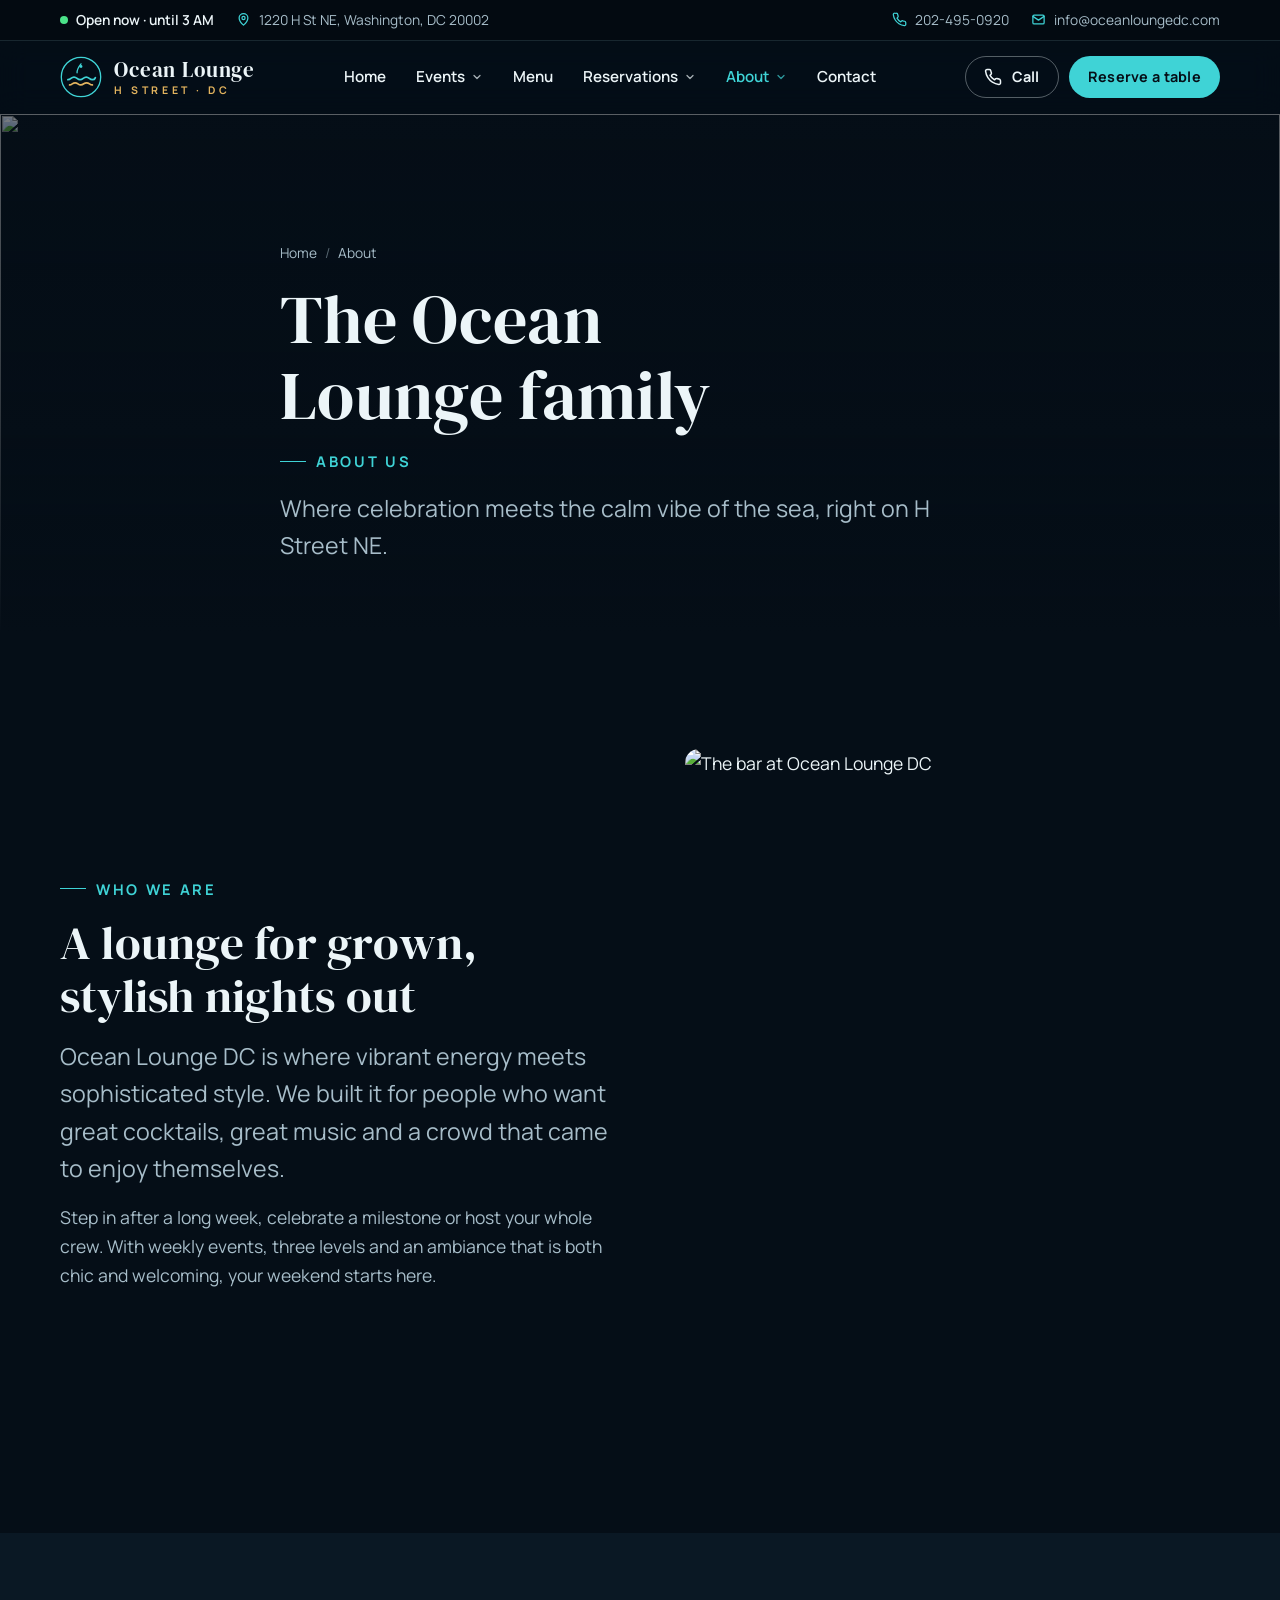
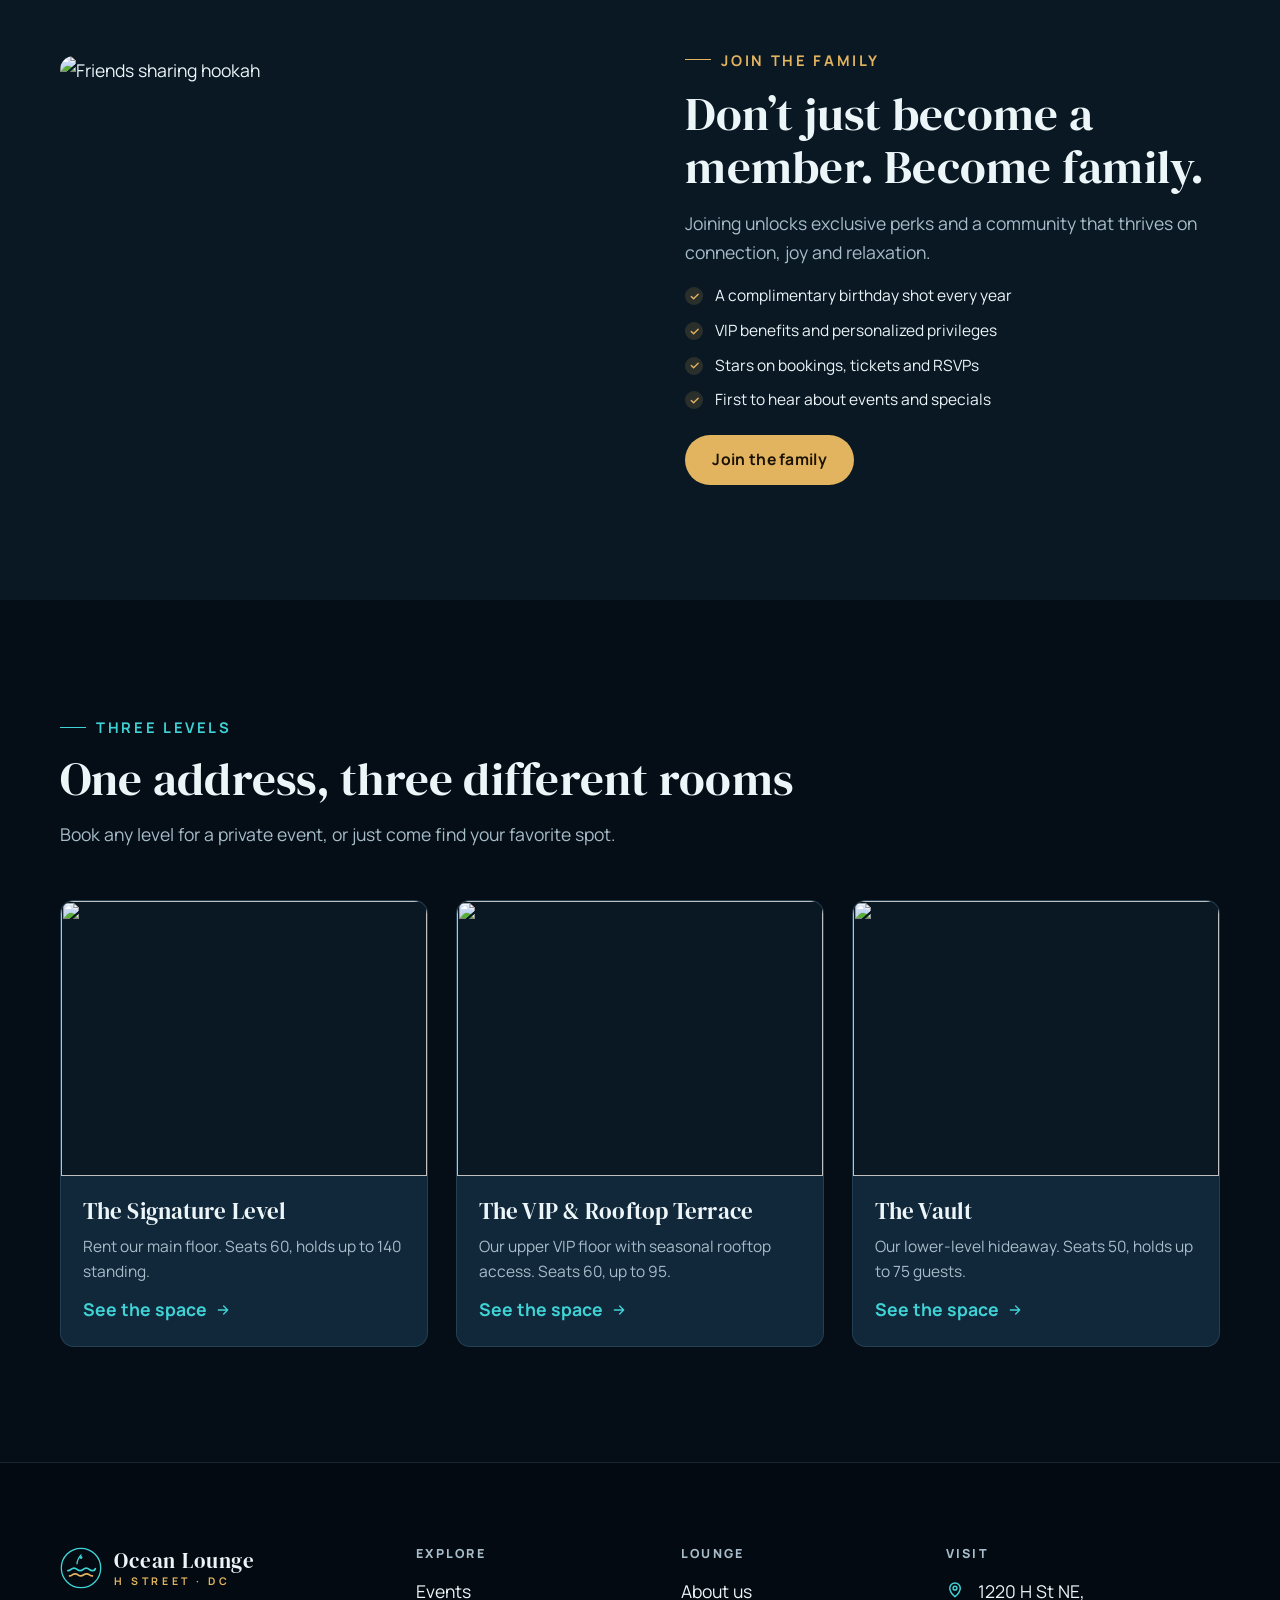
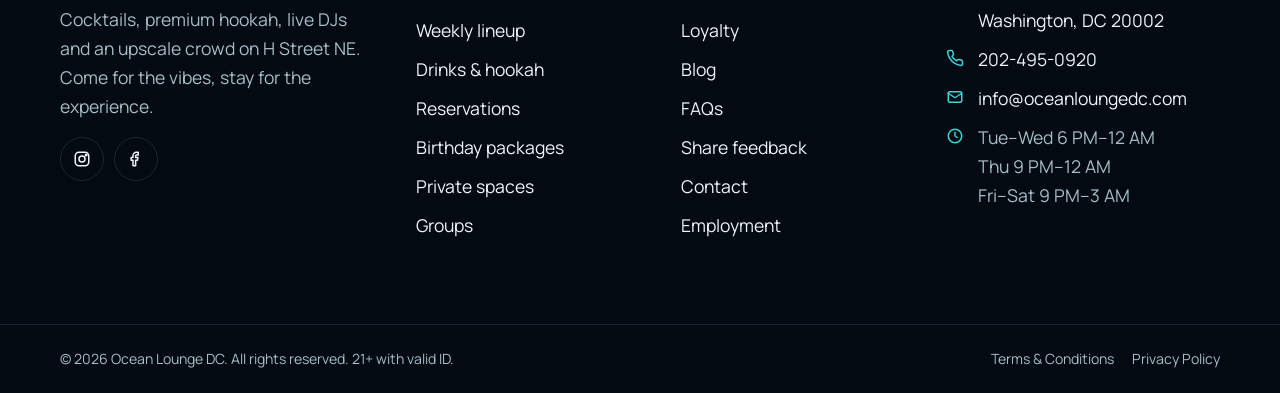
==== about.html @ 3f465f51 "update" ====
<!doctype html>
<html lang="en">
<head>
<meta charset="utf-8">
<meta name="viewport" content="width=device-width, initial-scale=1, viewport-fit=cover">
<title>About | Ocean Lounge DC</title>
<meta name="description" content="Meet Ocean Lounge DC, the H Street NE lounge for cocktails, hookah and music. Join the Ocean Lounge family for perks.">
<meta name="theme-color" content="#050e17">
<meta property="og:title" content="About | Ocean Lounge DC">
<meta property="og:description" content="Meet Ocean Lounge DC, the H Street NE lounge for cocktails, hookah and music. Join the Ocean Lounge family for perks.">
<meta property="og:image" content="https://static.wixstatic.com/media/3ba15e_a25d65e18dae4d52b4c90fc200e24a91~mv2.jpg">
<link rel="preconnect" href="https://fonts.googleapis.com">
<link rel="preconnect" href="https://fonts.gstatic.com" crossorigin>
<link rel="preconnect" href="https://static.wixstatic.com">
<link rel="stylesheet" href="https://fonts.googleapis.com/css2?family=DM+Serif+Display:ital@0;1&family=Manrope:wght@400;500;600;700;800&display=swap">
<link rel="stylesheet" href="assets/css/style.css">
<link rel="icon" href="data:image/svg+xml,%3Csvg xmlns='http://www.w3.org/2000/svg' viewBox='0 0 48 48'%3E%3Ccircle cx='24' cy='24' r='23' fill='%23050e17'/%3E%3Cpath d='M9 27c3.5 0 3.5-3 7-3s3.5 3 7 3 3.5-3 7-3 3.5 3 7 3' stroke='%233fd3d6' stroke-width='3' fill='none' stroke-linecap='round'/%3E%3Cpath d='M11 33c3 0 3-2.4 6.3-2.4s3.2 2.4 6.5 2.4 3.3-2.4 6.6-2.4 3.4 2.4 6.6 2.4' stroke='%23e3b45f' stroke-width='3' fill='none' stroke-linecap='round'/%3E%3C/svg%3E">
<script>document.documentElement.classList.add("js");</script>
</head>
<body>

<a class="skip" href="#main">Skip to content</a>
<div class="topbar">
  <div class="wrap">
    <div class="topbar__info">
      <span class="status" data-status><span class="status__dot"></span><span data-status-text>Open Tuesday to Saturday</span></span>
      <a class="topbar__hide-sm" href="https://www.google.com/maps/search/?api=1&query=Ocean+Lounge+DC+1220+H+St+NE+Washington+DC+20002" target="_blank" rel="noopener"><svg viewBox="0 0 24 24" fill="none" stroke="currentColor" stroke-width="2" stroke-linecap="round" stroke-linejoin="round" aria-hidden="true"><path d="M12 21s-7-6.2-7-11.5A7 7 0 0 1 19 9.5C19 14.8 12 21 12 21z"/><circle cx="12" cy="9.5" r="2.5"/></svg>1220 H St NE, Washington, DC 20002</a>
    </div>
    <div class="topbar__info">
      <a href="tel:+12024950920"><svg viewBox="0 0 24 24" fill="none" stroke="currentColor" stroke-width="2" stroke-linecap="round" stroke-linejoin="round" aria-hidden="true"><path d="M22 16.9v3a2 2 0 0 1-2.2 2 19.8 19.8 0 0 1-8.6-3.1 19.5 19.5 0 0 1-6-6A19.8 19.8 0 0 1 2.1 4.2 2 2 0 0 1 4.1 2h3a2 2 0 0 1 2 1.7c.1.9.4 1.8.7 2.7a2 2 0 0 1-.5 2.1L8 9.8a16 16 0 0 0 6 6l1.3-1.3a2 2 0 0 1 2.1-.4c.9.3 1.8.6 2.7.7a2 2 0 0 1 1.7 2z"/></svg>202-495-0920</a>
      <a class="topbar__hide-sm" href="mailto:info@oceanloungedc.com"><svg viewBox="0 0 24 24" fill="none" stroke="currentColor" stroke-width="2" stroke-linecap="round" stroke-linejoin="round" aria-hidden="true"><rect x="3" y="5" width="18" height="14" rx="2"/><path d="M3 7l9 6 9-6"/></svg>info@oceanloungedc.com</a>
    </div>
  </div>
</div>
<header class="site-header">
  <div class="wrap">
    <a class="brand" href="index.html" aria-label="Ocean Lounge DC home"><svg class="brand__mark" viewBox="0 0 48 48" fill="none" aria-hidden="true"><circle cx="24" cy="24" r="22.5" stroke="currentColor" stroke-width="1.5"/><path d="M9 27c3.5 0 3.5-3 7-3s3.5 3 7 3 3.5-3 7-3 3.5 3 7 3 2.6-1.4 3.4-2.2" stroke="currentColor" stroke-width="2" stroke-linecap="round"/><path d="M11 33c3 0 3-2.4 6.3-2.4s3.2 2.4 6.5 2.4 3.3-2.4 6.6-2.4 3.4 2.4 6.6 2.4" stroke="#e3b45f" stroke-width="2" stroke-linecap="round"/><path d="M24 9c-3 3.6-4.5 7-4.5 10.2" stroke="currentColor" stroke-width="1.5" stroke-linecap="round"/><circle cx="24" cy="12" r="1.6" fill="currentColor"/></svg><span class="brand__text"><span class="brand__name">Ocean Lounge</span><span class="brand__sub">H Street · DC</span></span></a>
    <nav class="nav" aria-label="Main"><ul><li class="nav__item"><a class="nav__link" href="index.html">Home</a></li><li class="nav__item"><button class="nav__link" type="button" aria-haspopup="true">Events<svg viewBox="0 0 24 24" fill="none" stroke="currentColor" stroke-width="2.5" stroke-linecap="round" stroke-linejoin="round" aria-hidden="true"><path d="M6 9l6 6 6-6"/></svg></button><ul class="dropdown"><li><a href="events.html"><strong>Upcoming events</strong><span>Special nights and RSVPs</span></a></li><li><a href="daily-events.html"><strong>Weekly lineup</strong><span>Karaoke, DJs and NFL Sundays</span></a></li></ul></li><li class="nav__item"><a class="nav__link" href="menu.html">Menu</a></li><li class="nav__item"><button class="nav__link" type="button" aria-haspopup="true">Reservations<svg viewBox="0 0 24 24" fill="none" stroke="currentColor" stroke-width="2.5" stroke-linecap="round" stroke-linejoin="round" aria-hidden="true"><path d="M6 9l6 6 6-6"/></svg></button><ul class="dropdown"><li><a href="reservations.html"><strong>All packages</strong><span>Sections, VIP and birthdays</span></a></li><li><a href="birthday-package.html"><strong>Birthday packages</strong><span>Celebrate in style</span></a></li><li><a href="experiences.html"><strong>Private spaces</strong><span>Rent a whole floor</span></a></li><li><a href="groups.html"><strong>Groups</strong><span>Plan a night for your crew</span></a></li></ul></li><li class="nav__item is-active"><button class="nav__link" type="button" aria-haspopup="true">About<svg viewBox="0 0 24 24" fill="none" stroke="currentColor" stroke-width="2.5" stroke-linecap="round" stroke-linejoin="round" aria-hidden="true"><path d="M6 9l6 6 6-6"/></svg></button><ul class="dropdown"><li><a href="about.html" aria-current="page"><strong>About us</strong><span>The Ocean Lounge family</span></a></li><li><a href="loyalty.html"><strong>Loyalty</strong><span>Earn stars, get rewards</span></a></li><li><a href="blog.html"><strong>Blog</strong><span>News and weekend guides</span></a></li><li><a href="faqs.html"><strong>FAQs</strong><span>Hours, dress code, parking</span></a></li><li><a href="survey.html"><strong>Share feedback</strong><span>Tell us how we did</span></a></li></ul></li><li class="nav__item"><a class="nav__link" href="contact.html">Contact</a></li></ul></nav>
    <div class="header-cta">
      <a class="btn btn--ghost btn--sm" href="tel:+12024950920"><svg viewBox="0 0 24 24" fill="none" stroke="currentColor" stroke-width="2" stroke-linecap="round" stroke-linejoin="round" aria-hidden="true"><path d="M22 16.9v3a2 2 0 0 1-2.2 2 19.8 19.8 0 0 1-8.6-3.1 19.5 19.5 0 0 1-6-6A19.8 19.8 0 0 1 2.1 4.2 2 2 0 0 1 4.1 2h3a2 2 0 0 1 2 1.7c.1.9.4 1.8.7 2.7a2 2 0 0 1-.5 2.1L8 9.8a16 16 0 0 0 6 6l1.3-1.3a2 2 0 0 1 2.1-.4c.9.3 1.8.6 2.7.7a2 2 0 0 1 1.7 2z"/></svg>Call</a>
      <a class="btn btn--sm" href="reservations.html">Reserve a table</a>
      <button class="burger" type="button" aria-label="Open menu" aria-expanded="false" aria-controls="drawer"><span></span></button>
    </div>
  </div>
</header>
<div class="drawer" id="drawer" aria-hidden="true">
  <div class="drawer__panel" role="dialog" aria-label="Menu">
    <div class="drawer__top"><a class="brand" href="index.html"><svg class="brand__mark" viewBox="0 0 48 48" fill="none" aria-hidden="true"><circle cx="24" cy="24" r="22.5" stroke="currentColor" stroke-width="1.5"/><path d="M9 27c3.5 0 3.5-3 7-3s3.5 3 7 3 3.5-3 7-3 3.5 3 7 3 2.6-1.4 3.4-2.2" stroke="currentColor" stroke-width="2" stroke-linecap="round"/><path d="M11 33c3 0 3-2.4 6.3-2.4s3.2 2.4 6.5 2.4 3.3-2.4 6.6-2.4 3.4 2.4 6.6 2.4" stroke="#e3b45f" stroke-width="2" stroke-linecap="round"/><path d="M24 9c-3 3.6-4.5 7-4.5 10.2" stroke="currentColor" stroke-width="1.5" stroke-linecap="round"/><circle cx="24" cy="12" r="1.6" fill="currentColor"/></svg><span class="brand__text"><span class="brand__name">Ocean Lounge</span><span class="brand__sub">H Street · DC</span></span></a><button class="drawer__close" type="button" aria-label="Close menu">×</button></div>
    <nav aria-label="Mobile"><ul><li class="drawer__group"><a href="index.html">Home</a></li><li class="drawer__group"><button type="button" aria-expanded="false">Events<svg viewBox="0 0 24 24" fill="none" stroke="currentColor" stroke-width="2.5" stroke-linecap="round" stroke-linejoin="round" aria-hidden="true"><path d="M6 9l6 6 6-6"/></svg></button><div class="drawer__sub"><ul><li><a href="events.html">Upcoming events</a></li><li><a href="daily-events.html">Weekly lineup</a></li></ul></div></li><li class="drawer__group"><a href="menu.html">Menu</a></li><li class="drawer__group"><button type="button" aria-expanded="false">Reservations<svg viewBox="0 0 24 24" fill="none" stroke="currentColor" stroke-width="2.5" stroke-linecap="round" stroke-linejoin="round" aria-hidden="true"><path d="M6 9l6 6 6-6"/></svg></button><div class="drawer__sub"><ul><li><a href="reservations.html">All packages</a></li><li><a href="birthday-package.html">Birthday packages</a></li><li><a href="experiences.html">Private spaces</a></li><li><a href="groups.html">Groups</a></li></ul></div></li><li class="drawer__group is-open"><button type="button" aria-expanded="true">About<svg viewBox="0 0 24 24" fill="none" stroke="currentColor" stroke-width="2.5" stroke-linecap="round" stroke-linejoin="round" aria-hidden="true"><path d="M6 9l6 6 6-6"/></svg></button><div class="drawer__sub"><ul><li><a href="about.html" aria-current="page">About us</a></li><li><a href="loyalty.html">Loyalty</a></li><li><a href="blog.html">Blog</a></li><li><a href="faqs.html">FAQs</a></li><li><a href="survey.html">Share feedback</a></li></ul></div></li><li class="drawer__group"><a href="contact.html">Contact</a></li></ul></nav>
    <div class="drawer__foot">
      <a class="btn btn--block" href="reservations.html">Reserve a table</a>
      <a class="btn btn--ghost btn--block" href="tel:+12024950920"><svg viewBox="0 0 24 24" fill="none" stroke="currentColor" stroke-width="2" stroke-linecap="round" stroke-linejoin="round" aria-hidden="true"><path d="M22 16.9v3a2 2 0 0 1-2.2 2 19.8 19.8 0 0 1-8.6-3.1 19.5 19.5 0 0 1-6-6A19.8 19.8 0 0 1 2.1 4.2 2 2 0 0 1 4.1 2h3a2 2 0 0 1 2 1.7c.1.9.4 1.8.7 2.7a2 2 0 0 1-.5 2.1L8 9.8a16 16 0 0 0 6 6l1.3-1.3a2 2 0 0 1 2.1-.4c.9.3 1.8.6 2.7.7a2 2 0 0 1 1.7 2z"/></svg>Call 202-495-0920</a>
    </div>
  </div>
</div>
<main id="main">

<section class="page-hero">
  <div class="page-hero__bg"><img src="https://static.wixstatic.com/media/df3e20_0bf2da9c61854340926019679779ebb0~mv2.jpg/v1/fill/w_1920,h_900,al_c,q_85,enc_auto/df3e20_0bf2da9c61854340926019679779ebb0~mv2.jpg" alt="" fetchpriority="high"></div>
  <div class="wrap page-hero__inner">
    <nav class="crumbs" aria-label="Breadcrumb"><a href="index.html">Home</a><span aria-hidden="true">/</span><span>About</span></nav>
    <h1>The Ocean Lounge family</h1>
    <span class="eyebrow">About us</span>
    <p class="lead">Where celebration meets the calm vibe of the sea, right on H Street NE.</p>
    
  </div>
</section>
<section class="section">
  <div class="wrap split">
    <div class="stack reveal">
      <span class="eyebrow">Who we are</span>
      <h2 style="font-size:var(--step-3)">A lounge for grown, stylish nights out</h2>
      <p class="lead">Ocean Lounge DC is where vibrant energy meets sophisticated style. We built it for people who want great cocktails, great music and a crowd that came to enjoy themselves.</p>
      <p class="muted">Step in after a long week, celebrate a milestone or host your whole crew. With weekly events, three levels and an ambiance that is both chic and welcoming, your weekend starts here.</p>
    </div>
    <div class="media-frame reveal" data-delay="1" style="aspect-ratio:4/5"><img src="https://static.wixstatic.com/media/39d685_64a094227bd1431681f2fc06c11c589e~mv2.jpg/v1/fill/w_900,h_1125,al_c,q_85,enc_auto/39d685_64a094227bd1431681f2fc06c11c589e~mv2.jpg" alt="The bar at Ocean Lounge DC" loading="lazy"></div>
  </div>
</section>
<section class="section section--deep">
  <div class="wrap split">
    <div class="media-frame reveal" style="aspect-ratio:4/3"><img src="https://static.wixstatic.com/media/df3e20_84305c01b1d74cbc8899d1029b701632~mv2.jpg/v1/fill/w_1000,h_750,al_c,q_85,enc_auto/df3e20_84305c01b1d74cbc8899d1029b701632~mv2.jpg" alt="Friends sharing hookah" loading="lazy"></div>
    <div class="stack reveal" data-delay="1">
      <span class="eyebrow eyebrow--gold">Join the family</span>
      <h2 style="font-size:var(--step-3)">Don’t just become a member. Become family.</h2>
      <p class="muted">Joining unlocks exclusive perks and a community that thrives on connection, joy and relaxation.</p>
      <ul class="ticks ticks--gold"><li>A complimentary birthday shot every year</li><li>VIP benefits and personalized privileges</li><li>Stars on bookings, tickets and RSVPs</li><li>First to hear about events and specials</li></ul>
      <div class="row" style="margin-top:6px"><a class="btn btn--gold" href="loyalty.html">Join the family</a></div>
    </div>
  </div>
</section>
<section class="section">
  <div class="wrap">
    <div class="head reveal"><span class="eyebrow">Three levels</span><h2>One address, three different rooms</h2><p>Book any level for a private event, or just come find your favorite spot.</p></div>
    <div class="grid g3"><a class="card reveal" data-delay="0" href="booking.html?pkg=signature-level"><div class="card__media"><img src="https://static.wixstatic.com/media/ceb670_be219ae3113c4acbaa9097d8cb4455b6~mv2.jpg/v1/fill/w_720,h_540,al_c,q_85,enc_auto/ceb670_be219ae3113c4acbaa9097d8cb4455b6~mv2.jpg" alt="" loading="lazy"></div><div class="card__body"><h3>The Signature Level</h3><p>Rent our main floor. Seats 60, holds up to 140 standing.</p><span class="link" style="margin-top:auto">See the space <svg viewBox="0 0 24 24" fill="none" stroke="currentColor" stroke-width="2" stroke-linecap="round" stroke-linejoin="round" aria-hidden="true"><path d="M5 12h14M13 6l6 6-6 6"/></svg></span></div></a><a class="card reveal" data-delay="1" href="booking.html?pkg=vip-rooftop"><div class="card__media"><img src="https://static.wixstatic.com/media/ceb670_a69c6dff0fe642128917e6f834571f86~mv2.jpg/v1/fill/w_720,h_540,al_c,q_85,enc_auto/ceb670_a69c6dff0fe642128917e6f834571f86~mv2.jpg" alt="" loading="lazy"></div><div class="card__body"><h3>The VIP & Rooftop Terrace</h3><p>Our upper VIP floor with seasonal rooftop access. Seats 60, up to 95.</p><span class="link" style="margin-top:auto">See the space <svg viewBox="0 0 24 24" fill="none" stroke="currentColor" stroke-width="2" stroke-linecap="round" stroke-linejoin="round" aria-hidden="true"><path d="M5 12h14M13 6l6 6-6 6"/></svg></span></div></a><a class="card reveal" data-delay="2" href="booking.html?pkg=the-vault"><div class="card__media"><img src="https://static.wixstatic.com/media/39d685_25c121f1a7b44f4d86c0661c7155efee~mv2.jpg/v1/fill/w_720,h_540,al_c,q_85,enc_auto/39d685_25c121f1a7b44f4d86c0661c7155efee~mv2.jpg" alt="" loading="lazy"></div><div class="card__body"><h3>The Vault</h3><p>Our lower-level hideaway. Seats 50, holds up to 75 guests.</p><span class="link" style="margin-top:auto">See the space <svg viewBox="0 0 24 24" fill="none" stroke="currentColor" stroke-width="2" stroke-linecap="round" stroke-linejoin="round" aria-hidden="true"><path d="M5 12h14M13 6l6 6-6 6"/></svg></span></div></a></div>
  </div>
</section>
</main>

<footer class="site-footer">
  <div class="wrap footer-grid">
    <div class="footer-about">
      <a class="brand" href="index.html"><svg class="brand__mark" viewBox="0 0 48 48" fill="none" aria-hidden="true"><circle cx="24" cy="24" r="22.5" stroke="currentColor" stroke-width="1.5"/><path d="M9 27c3.5 0 3.5-3 7-3s3.5 3 7 3 3.5-3 7-3 3.5 3 7 3 2.6-1.4 3.4-2.2" stroke="currentColor" stroke-width="2" stroke-linecap="round"/><path d="M11 33c3 0 3-2.4 6.3-2.4s3.2 2.4 6.5 2.4 3.3-2.4 6.6-2.4 3.4 2.4 6.6 2.4" stroke="#e3b45f" stroke-width="2" stroke-linecap="round"/><path d="M24 9c-3 3.6-4.5 7-4.5 10.2" stroke="currentColor" stroke-width="1.5" stroke-linecap="round"/><circle cx="24" cy="12" r="1.6" fill="currentColor"/></svg><span class="brand__text"><span class="brand__name">Ocean Lounge</span><span class="brand__sub">H Street · DC</span></span></a>
      <p>Cocktails, premium hookah, live DJs and an upscale crowd on H Street NE. Come for the vibes, stay for the experience.</p>
      <div class="socials"><a href="https://www.instagram.com/theoceanloungedc/" target="_blank" rel="noopener" aria-label="Instagram"><svg viewBox="0 0 24 24" fill="none" stroke="currentColor" stroke-width="2" stroke-linecap="round" stroke-linejoin="round" aria-hidden="true"><rect x="3" y="3" width="18" height="18" rx="5"/><circle cx="12" cy="12" r="4"/><circle cx="17.5" cy="6.5" r="1" fill="currentColor"/></svg></a><a href="https://www.facebook.com/OceanLoungDC" target="_blank" rel="noopener" aria-label="Facebook"><svg viewBox="0 0 24 24" fill="none" stroke="currentColor" stroke-width="2" stroke-linecap="round" stroke-linejoin="round" aria-hidden="true"><path d="M15 3h-2.5A4.5 4.5 0 0 0 8 7.5V10H5.5v3.5H8V21h3.5v-7.5H14l.5-3.5h-3V7.8c0-.8.5-1.3 1.3-1.3H15z"/></svg></a></div>
    </div>
    <div>
      <h4>Explore</h4>
      <ul>
        <li><a href="events.html">Events</a></li>
        <li><a href="daily-events.html">Weekly lineup</a></li>
        <li><a href="menu.html">Drinks &amp; hookah</a></li>
        <li><a href="reservations.html">Reservations</a></li>
        <li><a href="birthday-package.html">Birthday packages</a></li>
        <li><a href="experiences.html">Private spaces</a></li>
        <li><a href="groups.html">Groups</a></li>
      </ul>
    </div>
    <div>
      <h4>Lounge</h4>
      <ul>
        <li><a href="about.html">About us</a></li>
        <li><a href="loyalty.html">Loyalty</a></li>
        <li><a href="blog.html">Blog</a></li>
        <li><a href="faqs.html">FAQs</a></li>
        <li><a href="survey.html">Share feedback</a></li>
        <li><a href="contact.html">Contact</a></li>
        <li><a href="https://docs.google.com/forms/d/e/1FAIpQLSdxScDCufnzxmQthy_kLp_qPmmqNNQh9V0t3OaL_MTFOt_p4A/viewform" target="_blank" rel="noopener">Employment</a></li>
      </ul>
    </div>
    <div>
      <h4>Visit</h4>
      <ul class="contact-list">
        <li><svg viewBox="0 0 24 24" fill="none" stroke="currentColor" stroke-width="2" stroke-linecap="round" stroke-linejoin="round" aria-hidden="true"><path d="M12 21s-7-6.2-7-11.5A7 7 0 0 1 19 9.5C19 14.8 12 21 12 21z"/><circle cx="12" cy="9.5" r="2.5"/></svg><a href="https://www.google.com/maps/search/?api=1&query=Ocean+Lounge+DC+1220+H+St+NE+Washington+DC+20002" target="_blank" rel="noopener">1220 H St NE,<br>Washington, DC 20002</a></li>
        <li><svg viewBox="0 0 24 24" fill="none" stroke="currentColor" stroke-width="2" stroke-linecap="round" stroke-linejoin="round" aria-hidden="true"><path d="M22 16.9v3a2 2 0 0 1-2.2 2 19.8 19.8 0 0 1-8.6-3.1 19.5 19.5 0 0 1-6-6A19.8 19.8 0 0 1 2.1 4.2 2 2 0 0 1 4.1 2h3a2 2 0 0 1 2 1.7c.1.9.4 1.8.7 2.7a2 2 0 0 1-.5 2.1L8 9.8a16 16 0 0 0 6 6l1.3-1.3a2 2 0 0 1 2.1-.4c.9.3 1.8.6 2.7.7a2 2 0 0 1 1.7 2z"/></svg><a href="tel:+12024950920">202-495-0920</a></li>
        <li><svg viewBox="0 0 24 24" fill="none" stroke="currentColor" stroke-width="2" stroke-linecap="round" stroke-linejoin="round" aria-hidden="true"><rect x="3" y="5" width="18" height="14" rx="2"/><path d="M3 7l9 6 9-6"/></svg><a href="mailto:info@oceanloungedc.com">info@oceanloungedc.com</a></li>
        <li><svg viewBox="0 0 24 24" fill="none" stroke="currentColor" stroke-width="2" stroke-linecap="round" stroke-linejoin="round" aria-hidden="true"><circle cx="12" cy="12" r="9"/><path d="M12 7v5l3 2"/></svg><span>Tue–Wed 6 PM–12 AM<br>Thu 9 PM–12 AM<br>Fri–Sat 9 PM–3 AM</span></li>
      </ul>
    </div>
  </div>
  <div class="footer-bottom">
    <div class="wrap">
      <span>© <span data-year>2026</span> Ocean Lounge DC. All rights reserved. 21+ with valid ID.</span>
      <nav aria-label="Legal"><a href="https://www.oceanloungedc.com/website-terms-conditions" target="_blank" rel="noopener">Terms &amp; Conditions</a><a href="https://www.oceanloungedc.com/privacy-policy" target="_blank" rel="noopener">Privacy Policy</a></nav>
    </div>
  </div>
</footer>
<button class="icon-btn to-top" type="button" aria-label="Back to top"><svg viewBox="0 0 24 24" fill="none" stroke="currentColor" stroke-width="2" stroke-linecap="round" stroke-linejoin="round" aria-hidden="true"><path d="M18 15l-6-6-6 6"/></svg></button>
<div class="actionbar"><a class="btn btn--ghost" href="tel:+12024950920"><svg viewBox="0 0 24 24" fill="none" stroke="currentColor" stroke-width="2" stroke-linecap="round" stroke-linejoin="round" aria-hidden="true"><path d="M22 16.9v3a2 2 0 0 1-2.2 2 19.8 19.8 0 0 1-8.6-3.1 19.5 19.5 0 0 1-6-6A19.8 19.8 0 0 1 2.1 4.2 2 2 0 0 1 4.1 2h3a2 2 0 0 1 2 1.7c.1.9.4 1.8.7 2.7a2 2 0 0 1-.5 2.1L8 9.8a16 16 0 0 0 6 6l1.3-1.3a2 2 0 0 1 2.1-.4c.9.3 1.8.6 2.7.7a2 2 0 0 1 1.7 2z"/></svg>Call</a><a class="btn" href="reservations.html">Reserve</a></div>
<div class="page-fade" aria-hidden="true"></div>
<script src="assets/js/main.js"></script>
</body>
</html>
---- assets/css/style.css ----
/* Ocean Lounge DC — shared styles
   Layout concept: deep-ocean night lounge. Dark water surfaces, aqua light, gold for VIP and prices.
*/
:root {
  --ink: #050e17;        /* page background, night water */
  --deep: #0a1824;       /* section surface */
  --tide: #11273a;       /* raised surface / cards */
  --line: rgba(150, 210, 225, 0.14);
  --foam: #ecf5f8;       /* main text */
  --mist: #a7bdc9;       /* secondary text */
  --aqua: #3fd3d6;       /* ocean light accent */
  --aqua-deep: #149aa3;
  --gold: #e3b45f;       /* VIP, birthday, prices */
  --danger: #ff8a7a;

  --f-display: "DM Serif Display", Georgia, "Times New Roman", serif;
  --f-body: "Manrope", "Segoe UI", Roboto, Helvetica, Arial, sans-serif;

  --step--1: clamp(0.84rem, 0.8rem + 0.15vw, 0.92rem);
  --step-0: clamp(1rem, 0.96rem + 0.2vw, 1.1rem);
  --step-1: clamp(1.2rem, 1.1rem + 0.45vw, 1.45rem);
  --step-2: clamp(1.5rem, 1.3rem + 0.9vw, 2.1rem);
  --step-3: clamp(1.9rem, 1.5rem + 1.8vw, 3rem);
  --step-4: clamp(2.4rem, 1.7rem + 3.2vw, 4.4rem);

  --radius: 14px;
  --radius-sm: 8px;
  --wrap: 1200px;
  --ease: cubic-bezier(.22, .8, .25, 1);
  --header-h: 72px;
  color-scheme: dark;
}

*, *::before, *::after { box-sizing: border-box; }
html { scroll-behavior: smooth; -webkit-text-size-adjust: 100%; }
body {
  margin: 0;
  background: var(--ink);
  color: var(--foam);
  font-family: var(--f-body);
  font-size: var(--step-0);
  line-height: 1.65;
  overflow-x: hidden;
  -webkit-font-smoothing: antialiased;
}
img { max-width: 100%; display: block; }
a { color: inherit; }
button, input, select, textarea { font: inherit; color: inherit; }
h1, h2, h3, h4 {
  font-family: var(--f-display);
  font-weight: 400;
  line-height: 1.12;
  margin: 0;
  text-wrap: balance;
  letter-spacing: 0.005em;
}
p { margin: 0; }
:focus-visible { outline: 2px solid var(--aqua); outline-offset: 3px; border-radius: 4px; }
::selection { background: var(--aqua); color: var(--ink); }

.skip { position: absolute; left: -999px; top: 8px; background: var(--aqua); color: var(--ink); padding: 8px 14px; border-radius: 6px; z-index: 200; font-weight: 700; }
.skip:focus { left: 12px; }
.sr-only { position: absolute; width: 1px; height: 1px; padding: 0; margin: -1px; overflow: hidden; clip: rect(0 0 0 0); white-space: nowrap; border: 0; }

/* ---------- Layout helpers ---------- */
.wrap {
  width: 100%;
  max-width: var(--wrap);
  margin-inline: auto;
  padding-left: max(20px, env(safe-area-inset-left, 0px));
  padding-right: max(20px, env(safe-area-inset-right, 0px));
}
.section { padding-block: clamp(64px, 9vw, 120px); }
.section--tight { padding-block: clamp(48px, 6vw, 80px); }
.section--deep { background: var(--deep); }
.eyebrow {
  display: inline-flex; align-items: center; gap: 10px;
  font-size: var(--step--1); font-weight: 700; letter-spacing: 0.18em; text-transform: uppercase;
  color: var(--aqua);
}
.eyebrow::before { content: ""; width: 26px; height: 1px; background: currentColor; }
.eyebrow--gold { color: var(--gold); }
.head { display: grid; gap: 14px; max-width: 760px; margin-bottom: clamp(32px, 4vw, 52px); }
.head--center { margin-inline: auto; text-align: center; justify-items: center; }
.head h2 { font-size: var(--step-3); }
.head p { color: var(--mist); max-width: 62ch; }
.lead { font-size: var(--step-1); color: var(--mist); line-height: 1.6; }
.muted { color: var(--mist); }
.gold { color: var(--gold); }
.grid { display: grid; gap: clamp(16px, 2.2vw, 28px); }
.g2 { grid-template-columns: repeat(auto-fit, minmax(min(100%, 420px), 1fr)); }
.g3 { grid-template-columns: repeat(auto-fit, minmax(min(100%, 300px), 1fr)); }
.g4 { grid-template-columns: repeat(auto-fit, minmax(min(100%, 240px), 1fr)); }
.split { display: grid; grid-template-columns: 1.05fr 1fr; gap: clamp(28px, 5vw, 72px); align-items: center; }
.split > * { min-width: 0; }
@media (max-width: 880px) { .split { grid-template-columns: 1fr; } }
[hidden] { display: none !important; }
.stack { display: grid; gap: 16px; }
.row { display: flex; flex-wrap: wrap; gap: 12px; align-items: center; }

/* ---------- Buttons ---------- */
.btn {
  --b-bg: var(--aqua); --b-fg: var(--ink);
  position: relative; overflow: hidden;
  display: inline-flex; align-items: center; justify-content: center; gap: 10px;
  min-height: 50px; padding: 0 26px;
  border-radius: 999px; border: 1px solid transparent;
  background: var(--b-bg); color: var(--b-fg);
  font-weight: 700; font-size: 0.98rem; letter-spacing: 0.02em; text-decoration: none;
  cursor: pointer; transition: transform .35s var(--ease), box-shadow .35s var(--ease), background .3s, color .3s, border-color .3s;
}
.btn::after {
  content: ""; position: absolute; inset: 0;
  background: linear-gradient(110deg, transparent 30%, rgba(255,255,255,.45) 50%, transparent 70%);
  transform: translateX(-120%); transition: transform .8s var(--ease);
}
.btn:hover { transform: translateY(-2px); box-shadow: 0 12px 30px -10px rgba(63, 211, 214, .55); }
.btn:hover::after { transform: translateX(120%); }
.btn:active { transform: translateY(0); }
.btn--gold { --b-bg: var(--gold); --b-fg: #1a1205; }
.btn--gold:hover { box-shadow: 0 12px 30px -10px rgba(227, 180, 95, .55); }
.btn--ghost { --b-bg: transparent; --b-fg: var(--foam); border-color: rgba(236,245,248,.35); }
.btn--ghost:hover { border-color: var(--aqua); color: var(--aqua); box-shadow: none; }
.btn--sm { min-height: 42px; padding: 0 18px; font-size: 0.9rem; }
.btn--block { width: 100%; }
.btn svg { width: 18px; height: 18px; flex: none; }
.link {
  display: inline-flex; align-items: center; gap: 8px; color: var(--aqua); font-weight: 700; text-decoration: none;
}
.link svg { width: 16px; height: 16px; transition: transform .3s var(--ease); }
.link:hover svg { transform: translateX(4px); }

/* ---------- Header ---------- */
.topbar { background: #030a11; border-bottom: 1px solid var(--line); font-size: 0.86rem; color: var(--mist); }
.topbar .wrap { display: flex; justify-content: space-between; align-items: center; gap: 12px; min-height: 40px; flex-wrap: wrap; }
.topbar a { text-decoration: none; transition: color .2s; }
.topbar a:hover { color: var(--aqua); }
.topbar__info { display: flex; gap: 22px; flex-wrap: wrap; align-items: center; }
.topbar__info span, .topbar__info a { display: inline-flex; align-items: center; gap: 8px; }
.topbar svg { width: 15px; height: 15px; color: var(--aqua); }
.status { display: inline-flex; align-items: center; gap: 8px; font-weight: 600; color: var(--foam); }
.status__dot { width: 8px; height: 8px; border-radius: 50%; background: var(--mist); }
.status.is-open .status__dot { background: #4be38a; box-shadow: 0 0 0 0 rgba(75,227,138,.6); animation: pulse 2s infinite; }
@keyframes pulse { 70% { box-shadow: 0 0 0 8px rgba(75,227,138,0); } 100% { box-shadow: 0 0 0 0 rgba(75,227,138,0); } }
@media (max-width: 720px) {
  .topbar__hide-sm { display: none !important; }
  .topbar { font-size: .8rem; }
  .topbar .wrap { flex-wrap: nowrap; min-height: 36px; gap: 14px; }
  .topbar__info { flex-wrap: nowrap; min-width: 0; }
  .topbar__info:first-child { flex: 1 1 auto; }
  .topbar__info:last-child { flex-shrink: 0; }
  .topbar .status { min-width: 0; }
  .topbar .status__dot { flex-shrink: 0; }
  .topbar [data-status-text] { display: block; white-space: nowrap; overflow: hidden; text-overflow: ellipsis; }
  .topbar__info a { white-space: nowrap; }
}

body::before { content: ""; position: fixed; inset: 0 0 auto; height: env(safe-area-inset-top, 0px); z-index: 60; background: var(--ink); }
.site-header {
  position: sticky; top: env(safe-area-inset-top, 0px); z-index: 50;
  background: rgba(5, 14, 23, .78);
  backdrop-filter: blur(14px) saturate(140%); -webkit-backdrop-filter: blur(14px) saturate(140%);
  border-bottom: 1px solid transparent;
  transition: border-color .3s, background .3s;
}
.site-header.is-scrolled { border-color: var(--line); background: rgba(5, 14, 23, .92); }
.site-header .wrap { display: flex; align-items: center; justify-content: space-between; gap: 20px; height: var(--header-h); }
.brand { display: inline-flex; align-items: center; gap: 12px; text-decoration: none; flex: none; }
.brand__mark { width: 42px; height: 42px; color: var(--aqua); }
.brand__text { display: grid; line-height: 1; }
.brand__name { font-family: var(--f-display); font-size: 1.32rem; letter-spacing: 0.04em; }
.brand__sub { font-size: 0.66rem; letter-spacing: 0.34em; text-transform: uppercase; color: var(--gold); margin-top: 5px; font-weight: 700; }

.nav { display: flex; align-items: center; gap: 4px; }
.nav > ul { list-style: none; display: flex; gap: 2px; margin: 0; padding: 0; }
.nav__item { position: relative; }
.nav__link {
  display: inline-flex; align-items: center; gap: 6px;
  padding: 10px 14px; border-radius: 999px;
  font-weight: 600; font-size: 0.95rem; text-decoration: none; color: var(--foam);
  background: none; border: 0; cursor: pointer;
  transition: color .25s, background .25s;
}
.nav__link svg { width: 12px; height: 12px; transition: transform .3s var(--ease); opacity: .7; }
.nav__link:hover, .nav__item:focus-within > .nav__link { color: var(--aqua); background: rgba(63,211,214,.08); }
.nav__link[aria-current="page"], .nav__item.is-active > .nav__link { color: var(--aqua); }
.nav__item:hover > .nav__link svg, .nav__item:focus-within > .nav__link svg { transform: rotate(180deg); }
.dropdown {
  position: absolute; top: calc(100% + 8px); left: 50%;
  min-width: 230px; padding: 10px;
  list-style: none; margin: 0;
  background: var(--tide); border: 1px solid var(--line); border-radius: var(--radius);
  box-shadow: 0 24px 50px -20px rgba(0,0,0,.7);
  opacity: 0; visibility: hidden; transform: translate(-50%, 8px);
  transition: opacity .25s var(--ease), transform .3s var(--ease), visibility .25s;
}
.dropdown::before { content: ""; position: absolute; left: 0; right: 0; top: -10px; height: 10px; }
.nav__item:hover .dropdown, .nav__item:focus-within .dropdown { opacity: 1; visibility: visible; transform: translate(-50%, 0); }
.dropdown a {
  display: grid; gap: 2px; padding: 10px 12px; border-radius: var(--radius-sm); text-decoration: none;
  transition: background .2s, padding-left .25s var(--ease);
}
.dropdown a strong { font-weight: 700; font-size: 0.95rem; }
.dropdown a span { font-size: 0.82rem; color: var(--mist); }
.dropdown a:hover { background: rgba(63,211,214,.1); padding-left: 16px; }
.dropdown a[aria-current="page"] strong { color: var(--aqua); }
.header-cta { display: flex; align-items: center; gap: 10px; flex: none; }

.burger {
  display: none; width: 46px; height: 46px; border-radius: 50%;
  border: 1px solid var(--line); background: var(--tide); cursor: pointer;
  align-items: center; justify-content: center;
}
.burger span, .burger span::before, .burger span::after {
  display: block; width: 18px; height: 2px; background: var(--foam); border-radius: 2px; position: relative;
  transition: transform .3s var(--ease), background .2s;
}
.burger span::before, .burger span::after { content: ""; position: absolute; left: 0; }
.burger span::before { top: -6px; } .burger span::after { top: 6px; }
.menu-open .burger span { background: transparent; }
.menu-open .burger span::before { transform: translateY(6px) rotate(45deg); }
.menu-open .burger span::after { transform: translateY(-6px) rotate(-45deg); }

@media (max-width: 1080px) {
  .nav, .header-cta .btn--ghost { display: none; }
  .burger { display: inline-flex; }
}
@media (max-width: 480px) { .header-cta .btn { display: none; } .brand__name { font-size: 1.15rem; } }

/* Mobile drawer */
.drawer {
  position: fixed; inset: 0; z-index: 70;
  background: rgba(3, 9, 15, .6); backdrop-filter: blur(4px);
  opacity: 0; visibility: hidden; transition: opacity .3s, visibility .3s;
}
.drawer__panel {
  position: absolute; top: 0; right: 0; bottom: 0; width: min(420px, 100%);
  background: var(--deep); border-left: 1px solid var(--line);
  padding: calc(18px + env(safe-area-inset-top, 0px)) max(22px, env(safe-area-inset-right, 0px)) calc(24px + env(safe-area-inset-bottom, 0px)) 22px;
  display: flex; flex-direction: column; gap: 18px; overflow-y: auto;
  transform: translateX(100%); transition: transform .45s var(--ease);
}
.menu-open .drawer { opacity: 1; visibility: visible; }
.menu-open .drawer__panel { transform: none; }
.menu-open { overflow: hidden; }
.drawer__top { display: flex; justify-content: space-between; align-items: center; }
.drawer__close { width: 44px; height: 44px; border-radius: 50%; border: 1px solid var(--line); background: var(--tide); cursor: pointer; font-size: 1.4rem; line-height: 1; }
.drawer nav ul { list-style: none; margin: 0; padding: 0; }
.drawer__group { border-bottom: 1px solid var(--line); }
.drawer__group > a, .drawer__group > button {
  width: 100%; display: flex; justify-content: space-between; align-items: center;
  padding: 16px 4px; background: none; border: 0; text-decoration: none;
  font-family: var(--f-display); font-size: 1.45rem; cursor: pointer; text-align: left;
}
.drawer__group > button svg { width: 16px; height: 16px; transition: transform .3s var(--ease); color: var(--aqua); }
.drawer__group.is-open > button svg { transform: rotate(180deg); }
.drawer__sub { display: grid; grid-template-rows: 0fr; transition: grid-template-rows .35s var(--ease); }
.drawer__sub > ul { overflow: hidden; }
.drawer__group.is-open .drawer__sub { grid-template-rows: 1fr; }
.drawer__sub a { display: block; padding: 10px 4px 10px 14px; text-decoration: none; color: var(--mist); font-weight: 600; border-left: 2px solid var(--line); }
.drawer__sub a:hover, .drawer__sub a[aria-current="page"] { color: var(--aqua); border-color: var(--aqua); }
.drawer__sub li:last-child a { margin-bottom: 14px; }
.drawer__foot { margin-top: auto; display: grid; gap: 10px; }

/* Mobile action bar */
.actionbar {
  display: none;
  position: fixed; left: 0; right: 0; bottom: 0; z-index: 45;
  padding: 10px max(12px, env(safe-area-inset-right, 0px)) calc(10px + env(safe-area-inset-bottom, 0px)) max(12px, env(safe-area-inset-left, 0px));
  background: rgba(5, 14, 23, .94); backdrop-filter: blur(12px); border-top: 1px solid var(--line);
  gap: 10px;
}
.actionbar .btn { flex: 1; min-height: 46px; }
@media (max-width: 720px) { .actionbar { display: flex; } body { padding-bottom: 70px; } }

/* ---------- Hero ---------- */
.hero { position: relative; isolation: isolate; overflow: hidden; }
.hero__bg { position: absolute; inset: 0; z-index: -2; }
.hero__bg img { width: 100%; height: 100%; object-fit: cover; transform: scale(1.08); animation: heroZoom 18s var(--ease) forwards; }
@keyframes heroZoom { to { transform: scale(1); } }
.hero::after {
  content: ""; position: absolute; inset: 0; z-index: -1;
  background:
    radial-gradient(120% 80% at 15% 100%, rgba(20,154,163,.25), transparent 60%),
    linear-gradient(180deg, rgba(5,14,23,.05) 0%, rgba(5,14,23,.2) 55%, var(--ink) 100%),
    linear-gradient(90deg, rgba(5,14,23,.6) 0%, rgba(5,14,23,0) 65%);
}
.hero__inner { padding-block: clamp(90px, 14vw, 180px) clamp(60px, 8vw, 110px); display: grid; gap: 26px; max-width: 760px; }
.hero h1 { font-size: var(--step-4); }
.hero h1 em { font-style: italic; color: var(--aqua); }
.hero .lead { max-width: 54ch; color: #cfdde4; }
.hero__meta { display: flex; flex-wrap: wrap; gap: 10px; }
.chip {
  display: inline-flex; align-items: center; gap: 8px; padding: 8px 14px; border-radius: 999px;
  background: rgba(17, 39, 58, .7); border: 1px solid var(--line); font-size: 0.88rem; font-weight: 600;
}
.chip svg { width: 15px; height: 15px; color: var(--aqua); }
.chip--gold { color: var(--gold); border-color: rgba(227,180,95,.35); }

/* page hero (inner pages) */
.page-hero { position: relative; isolation: isolate; overflow: hidden; }
.page-hero__bg { position: absolute; inset: 0; z-index: -2; }
.page-hero__bg img { width: 100%; height: 100%; object-fit: cover; }
.page-hero::after {
  content: ""; position: absolute; inset: 0; z-index: -1;
  background: linear-gradient(180deg, rgba(5,14,23,.55), rgba(5,14,23,.75) 55%, var(--ink));
}
.page-hero__inner { padding-block: clamp(70px, 10vw, 130px) clamp(40px, 6vw, 70px); display: grid; gap: 16px; max-width: 760px; }
.page-hero h1 { font-size: var(--step-4); }
.crumbs { display: flex; gap: 8px; font-size: 0.86rem; color: var(--mist); flex-wrap: wrap; }
.crumbs a { text-decoration: none; }
.crumbs a:hover { color: var(--aqua); }
.crumbs span[aria-hidden] { opacity: .5; }

/* ---------- Cards & media ---------- */
.card {
  background: var(--tide); border: 1px solid var(--line); border-radius: var(--radius);
  overflow: hidden; display: flex; flex-direction: column;
  transition: transform .45s var(--ease), border-color .3s, box-shadow .45s var(--ease);
}
a.card { text-decoration: none; }
.card:hover { transform: translateY(-6px); border-color: rgba(63,211,214,.4); box-shadow: 0 26px 50px -28px rgba(0,0,0,.9), 0 0 0 1px rgba(63,211,214,.12); }
.card__media { position: relative; aspect-ratio: 4 / 3; overflow: hidden; background: var(--deep); max-width: 100%; }
.card__media img { width: 100%; height: 100%; object-fit: cover; transition: transform .8s var(--ease); }
.card:hover .card__media img { transform: scale(1.07); }
.card__body { padding: 22px; display: flex; flex-direction: column; gap: 10px; flex: 1; }
.card__body h3 { font-size: var(--step-1); }
.card__body p { color: var(--mist); font-size: 0.97rem; }
.card__foot { margin-top: auto; padding-top: 10px; display: flex; justify-content: space-between; align-items: center; gap: 10px; flex-wrap: wrap; }
.tag {
  position: absolute; top: 14px; left: 14px; z-index: 1;
  padding: 6px 12px; border-radius: 999px; font-size: 0.74rem; font-weight: 800; letter-spacing: .12em; text-transform: uppercase;
  background: rgba(5,14,23,.82); color: var(--aqua); border: 1px solid rgba(63,211,214,.35); backdrop-filter: blur(6px);
}
.tag--gold { color: var(--gold); border-color: rgba(227,180,95,.4); }
.price { font-family: var(--f-display); font-size: 1.7rem; color: var(--gold); line-height: 1; }
.price small { font-family: var(--f-body); font-size: 0.8rem; color: var(--mist); margin-left: 4px; }

.ticks { list-style: none; padding: 0; margin: 0; display: grid; gap: 9px; }
.ticks li { display: grid; grid-template-columns: 20px 1fr; gap: 10px; color: var(--foam); font-size: 0.97rem; }
.ticks li::before {
  content: ""; width: 18px; height: 18px; margin-top: 4px; border-radius: 50%;
  background: rgba(63,211,214,.15) url("data:image/svg+xml,%3Csvg xmlns='http://www.w3.org/2000/svg' viewBox='0 0 24 24' fill='none' stroke='%233fd3d6' stroke-width='3' stroke-linecap='round' stroke-linejoin='round'%3E%3Cpath d='M5 12l5 5L20 7'/%3E%3C/svg%3E") center / 11px no-repeat;
}
.ticks--gold li::before { background-color: rgba(227,180,95,.15); background-image: url("data:image/svg+xml,%3Csvg xmlns='http://www.w3.org/2000/svg' viewBox='0 0 24 24' fill='none' stroke='%23e3b45f' stroke-width='3' stroke-linecap='round' stroke-linejoin='round'%3E%3Cpath d='M5 12l5 5L20 7'/%3E%3C/svg%3E"); }

.media-frame { position: relative; border-radius: var(--radius); overflow: hidden; }
.media-frame img { width: 100%; height: 100%; object-fit: cover; }
.collage { display: grid; grid-template-columns: 1fr 1fr; grid-template-rows: 1fr 1fr; gap: 14px; aspect-ratio: 1 / 1; max-width: 100%; }
.collage > * { border-radius: var(--radius); overflow: hidden; min-height: 0; }
.collage img { width: 100%; height: 100%; object-fit: cover; transition: transform .8s var(--ease); }
.collage > *:hover img { transform: scale(1.06); }
.collage > :first-child { grid-row: span 2; }

/* Info strip */
.strip { border-block: 1px solid var(--line); background: var(--deep); }
.strip .wrap { display: grid; grid-template-columns: repeat(4, 1fr); }
.strip__item { padding: 24px 20px; display: grid; gap: 4px; border-right: 1px solid var(--line); }
.strip__item:last-child { border-right: 0; }
.strip__label { font-size: 0.74rem; font-weight: 800; letter-spacing: .16em; text-transform: uppercase; color: var(--mist); }
.strip__value { font-weight: 700; font-size: 1.02rem; }
.strip__value a { text-decoration: none; }
.strip__value a:hover { color: var(--aqua); }
@media (max-width: 900px) { .strip .wrap { grid-template-columns: 1fr 1fr; } .strip__item:nth-child(2) { border-right: 0; } .strip__item:nth-child(-n+2) { border-bottom: 1px solid var(--line); } }
@media (max-width: 480px) { .strip .wrap { grid-template-columns: 1fr; } .strip__item { border-right: 0; border-bottom: 1px solid var(--line); } .strip__item:last-child { border-bottom: 0; } }

/* Weekly lineup */
.week { display: grid; grid-template-columns: repeat(4, 1fr); gap: 16px; }
@media (max-width: 1000px) { .week { grid-template-columns: 1fr 1fr; } }
@media (max-width: 560px) { .week { grid-template-columns: 1fr; } }
.night {
  position: relative; isolation: isolate; overflow: hidden; border-radius: var(--radius);
  min-height: 360px; display: flex; flex-direction: column; justify-content: flex-end; padding: 24px;
  border: 1px solid var(--line); text-decoration: none;
  transition: transform .45s var(--ease), border-color .3s;
}
.night img { position: absolute; inset: 0; width: 100%; height: 100%; object-fit: cover; z-index: -2; transition: transform .9s var(--ease); }
.night::after { content: ""; position: absolute; inset: 0; z-index: -1; background: linear-gradient(180deg, rgba(5,14,23,.1) 20%, rgba(5,14,23,.92) 85%); transition: background .4s; }
.night:hover { transform: translateY(-6px); border-color: rgba(63,211,214,.45); }
.night:hover img { transform: scale(1.08); }
.night__day { font-size: 0.78rem; font-weight: 800; letter-spacing: .2em; text-transform: uppercase; color: var(--aqua); }
.night h3 { font-size: var(--step-2); margin: 6px 0 8px; }
.night p { color: #cad8df; font-size: 0.95rem; }
.night__time { margin-top: 14px; display: inline-flex; align-self: flex-start; gap: 8px; align-items: center; padding: 6px 12px; border-radius: 999px; background: rgba(5,14,23,.7); border: 1px solid var(--line); font-weight: 700; font-size: 0.86rem; white-space: nowrap; }
.night__time svg { width: 16px; height: 16px; flex: none; color: var(--aqua); }
.night.is-tonight { border-color: var(--gold); }
.night.is-tonight .night__day::after { content: " · Tonight"; color: var(--gold); }

/* Flyer rail */
.rail-wrap { position: relative; }
.rail {
  display: grid; grid-auto-flow: column; grid-auto-columns: clamp(220px, 26vw, 290px); gap: 18px;
  overflow-x: auto; scroll-snap-type: x mandatory; scroll-behavior: smooth;
  padding-bottom: 14px; scrollbar-width: thin; scrollbar-color: var(--aqua-deep) transparent;
}
.rail > * { scroll-snap-align: start; }
.flyer {
  position: relative; display: block; padding: 0; border: 1px solid var(--line); border-radius: var(--radius);
  overflow: hidden; aspect-ratio: 3 / 4; background: var(--tide); cursor: zoom-in; max-width: 100%;
  transition: transform .45s var(--ease), border-color .3s;
}
.flyer img { width: 100%; height: 100%; object-fit: cover; transition: transform .8s var(--ease); }
.flyer:hover { transform: translateY(-6px); border-color: var(--aqua); }
.flyer:hover img { transform: scale(1.05); }
.rail-nav { display: flex; gap: 10px; }
.icon-btn {
  width: 48px; height: 48px; border-radius: 50%; border: 1px solid var(--line); background: var(--tide);
  display: inline-flex; align-items: center; justify-content: center; cursor: pointer;
  transition: background .25s, border-color .25s, color .25s, transform .3s var(--ease);
}
.icon-btn:hover { border-color: var(--aqua); color: var(--aqua); transform: scale(1.06); }
.icon-btn svg { width: 18px; height: 18px; }
.head-row { display: flex; justify-content: space-between; align-items: flex-end; gap: 20px; flex-wrap: wrap; margin-bottom: clamp(28px, 4vw, 44px); }
.head-row .head { margin-bottom: 0; }

/* Gallery */
.masonry { columns: 4 240px; column-gap: 16px; }
.masonry button {
  display: block; width: 100%; margin: 0 0 16px; padding: 0; border: 0; border-radius: var(--radius);
  overflow: hidden; cursor: zoom-in; background: var(--tide); break-inside: avoid; position: relative;
}
.masonry img { width: 100%; height: auto; transition: transform .8s var(--ease), filter .5s; }
.masonry button::after { content: ""; position: absolute; inset: 0; background: linear-gradient(180deg, transparent 60%, rgba(5,14,23,.5)); opacity: 0; transition: opacity .4s; }
.masonry button:hover img { transform: scale(1.05); }
.masonry button:hover::after { opacity: 1; }

/* Lightbox */
.lightbox {
  position: fixed; inset: 0; z-index: 100; display: grid; place-items: center;
  background: rgba(2, 7, 12, .94); padding: max(20px, env(safe-area-inset-top, 0px)) max(16px, env(safe-area-inset-right, 0px)) max(20px, env(safe-area-inset-bottom, 0px)) max(16px, env(safe-area-inset-left, 0px));
  opacity: 0; visibility: hidden; transition: opacity .3s, visibility .3s;
}
.lightbox.is-open { opacity: 1; visibility: visible; }
.lightbox img { max-height: 84vh; max-width: min(1100px, 100%); width: auto; border-radius: var(--radius-sm); transform: scale(.96); transition: transform .4s var(--ease); }
.lightbox.is-open img { transform: none; }
.lightbox__close, .lightbox__prev, .lightbox__next { position: absolute; }
.lightbox__close { top: max(16px, env(safe-area-inset-top, 0px)); right: max(16px, env(safe-area-inset-right, 0px)); }
.lightbox__prev { left: max(16px, env(safe-area-inset-left, 0px)); top: 50%; transform: translateY(-50%); }
.lightbox__next { right: max(16px, env(safe-area-inset-right, 0px)); top: 50%; transform: translateY(-50%); }
.lightbox__prev:hover, .lightbox__next:hover { transform: translateY(-50%) scale(1.06); }
.lightbox__count { position: absolute; bottom: max(18px, env(safe-area-inset-bottom, 0px)); left: 50%; transform: translateX(-50%); color: var(--mist); font-size: .9rem; font-variant-numeric: tabular-nums; }

/* Hours table */
.hours { width: 100%; border-collapse: collapse; font-variant-numeric: tabular-nums; }
.hours td { padding: 13px 0; border-bottom: 1px solid var(--line); }
.hours td:last-child { text-align: right; font-weight: 700; }
.hours tr.is-today td { color: var(--aqua); }
.hours tr.is-today td:first-child::after { content: "Today"; margin-left: 10px; padding: 2px 8px; border-radius: 999px; background: rgba(63,211,214,.14); font-size: .7rem; font-weight: 800; letter-spacing: .1em; text-transform: uppercase; vertical-align: middle; }
.hours tr.is-closed td:last-child { color: var(--mist); font-weight: 500; }

/* Panels */
.panel { background: var(--tide); border: 1px solid var(--line); border-radius: var(--radius); padding: clamp(22px, 3vw, 36px); }
.panel--glow { background: radial-gradient(120% 100% at 0% 0%, rgba(63,211,214,.12), transparent 60%), var(--tide); }
.panel--gold { background: radial-gradient(120% 100% at 100% 0%, rgba(227,180,95,.14), transparent 60%), var(--tide); }

/* CTA band */
.band { position: relative; isolation: isolate; overflow: hidden; border-radius: calc(var(--radius) + 6px); padding: clamp(36px, 6vw, 72px); }
.band img { position: absolute; inset: 0; width: 100%; height: 100%; object-fit: cover; z-index: -2; }
.band::after { content: ""; position: absolute; inset: 0; z-index: -1; background: linear-gradient(90deg, rgba(5,14,23,.95) 0%, rgba(5,14,23,.7) 60%, rgba(5,14,23,.4)); }
.band__inner { max-width: 620px; display: grid; gap: 18px; }
.band h2 { font-size: var(--step-3); }

/* ---------- Forms ---------- */
.form { display: grid; gap: 18px; }
.form-row { display: grid; grid-template-columns: 1fr 1fr; gap: 16px; }
@media (max-width: 620px) { .form-row { grid-template-columns: 1fr; } }
.field { display: grid; gap: 8px; min-width: 0; align-content: start; }
.field label, .field legend { font-weight: 700; font-size: 0.92rem; }
.field .req { color: var(--aqua); }
.field .hint { font-size: 0.84rem; color: var(--mist); }
.input, .select, .textarea {
  width: 100%; min-height: 52px; padding: 13px 16px;
  background: rgba(5,14,23,.6); border: 1px solid rgba(150,210,225,.24); border-radius: var(--radius-sm);
  font-size: 1rem; color: var(--foam);
  transition: border-color .25s, box-shadow .25s, background .25s;
}
.textarea { min-height: 120px; resize: vertical; }
.input::placeholder, .textarea::placeholder { color: #6f8796; }
.input:hover, .select:hover, .textarea:hover { border-color: rgba(150,210,225,.45); }
.input:focus, .select:focus, .textarea:focus { outline: none; border-color: var(--aqua); box-shadow: 0 0 0 4px rgba(63,211,214,.15); background: rgba(5,14,23,.85); }
.field.has-error .input, .field.has-error .select, .field.has-error .textarea { border-color: var(--danger); }
.field__error { color: var(--danger); font-size: .84rem; display: none; }
.field.has-error .field__error { display: block; }
.check { display: flex; gap: 12px; align-items: flex-start; font-size: .94rem; color: var(--mist); cursor: pointer; }
.field .check { font-weight: 500; }
.check input { width: 20px; height: 20px; accent-color: var(--aqua); margin-top: 3px; flex: none; }
fieldset { border: 0; padding: 0; margin: 0; min-width: 0; }
fieldset.field > legend { padding: 0; margin-bottom: 12px; }

.choices { display: flex; flex-wrap: wrap; gap: 10px; }
.choice { position: relative; }
.choice input { position: absolute; opacity: 0; inset: 0; cursor: pointer; }
.choice span {
  display: inline-flex; align-items: center; gap: 8px; padding: 11px 18px; border-radius: 999px;
  border: 1px solid rgba(150,210,225,.24); font-weight: 600; font-size: .94rem; cursor: pointer;
  transition: all .25s var(--ease);
}
.choice input:hover + span { border-color: var(--aqua); }
.choice input:checked + span { background: var(--aqua); color: var(--ink); border-color: var(--aqua); }
.choice input:focus-visible + span { outline: 2px solid var(--aqua); outline-offset: 3px; }

.rating { display: flex; gap: 6px; flex-wrap: wrap; }
.rating label { position: relative; cursor: pointer; }
.rating input { position: absolute; opacity: 0; }
.rating svg { width: 40px; height: 40px; color: #36505f; transition: color .2s, transform .25s var(--ease); }
.rating label:hover svg { transform: scale(1.12); }
.rating.has-value svg.is-on, .rating label.is-hover svg { color: var(--gold); }
.rating input:focus-visible + svg { outline: 2px solid var(--aqua); border-radius: 6px; }
.rating__text { margin-top: 6px; font-weight: 700; color: var(--gold); min-height: 1.5em; }
.rating-row { display: flex; align-items: center; gap: 16px; flex-wrap: wrap; }
.rating-row .rating__text { margin-top: 0; min-height: 0; }

.stepper { display: inline-flex; align-items: center; border: 1px solid rgba(150,210,225,.24); border-radius: 999px; overflow: hidden; }
.stepper button { width: 48px; height: 48px; border: 0; background: transparent; font-size: 1.3rem; cursor: pointer; transition: background .2s, color .2s; }
.stepper button:hover:not(:disabled) { background: rgba(63,211,214,.12); color: var(--aqua); }
.stepper button:disabled { opacity: .35; cursor: not-allowed; }
.stepper output { min-width: 52px; text-align: center; font-weight: 800; font-size: 1.1rem; font-variant-numeric: tabular-nums; }

.success {
  display: grid; gap: 12px; justify-items: start; padding: 28px; border-radius: var(--radius);
  background: radial-gradient(120% 100% at 0% 0%, rgba(75,227,138,.14), transparent 60%), var(--tide);
  border: 1px solid rgba(75,227,138,.35);
  animation: rise .6s var(--ease);
}
.success__icon { width: 48px; height: 48px; border-radius: 50%; display: grid; place-items: center; background: rgba(75,227,138,.18); color: #4be38a; }
.success__icon svg { width: 24px; height: 24px; }
.success h3 { font-size: var(--step-2); }
@keyframes rise { from { opacity: 0; transform: translateY(14px); } }

/* Booking confirmation (step 3) */
.confirm { display: grid; gap: 26px; background: var(--tide); border: 1px solid var(--line); border-radius: var(--radius); padding: clamp(22px, 3vw, 36px); animation: rise .6s var(--ease) .1s both; }
.confirm__block { display: grid; gap: 8px; }
.confirm__block h3 { font-size: var(--step-1); }
.confirm dl { display: grid; margin: 0; }
.confirm dl > div { display: flex; justify-content: space-between; gap: 16px; padding: 11px 0; border-bottom: 1px solid var(--line); font-variant-numeric: tabular-nums; }
.confirm dt { color: var(--mist); flex-shrink: 0; }
.confirm dd { margin: 0; font-weight: 700; text-align: right; overflow-wrap: anywhere; }
.confirm .total dd { color: var(--gold); font-family: var(--f-display); font-size: 1.5rem; font-weight: 400; }
.confirm__next { list-style: none; counter-reset: next; padding: 0; margin: 0; display: grid; gap: 12px; }
.confirm__next li { counter-increment: next; display: grid; grid-template-columns: 28px 1fr; gap: 12px; align-items: start; color: var(--foam); }
.confirm__next li::before { content: counter(next); width: 28px; height: 28px; border-radius: 50%; display: grid; place-items: center; background: rgba(63,211,214,.18); color: var(--aqua); font-weight: 700; font-size: .82rem; }
.confirm__where { font-size: .92rem; }

/* ---------- Accordion (FAQ, policy) ---------- */
.acc { display: grid; gap: 12px; }
.acc__item { background: var(--tide); border: 1px solid var(--line); border-radius: var(--radius); transition: border-color .3s; }
.acc__item.is-open { border-color: rgba(63,211,214,.4); }
.acc__btn {
  width: 100%; display: flex; justify-content: space-between; align-items: center; gap: 16px;
  padding: 20px 22px; background: none; border: 0; cursor: pointer; text-align: left;
  font-weight: 700; font-size: 1.05rem;
}
.acc__btn:hover { color: var(--aqua); }
.acc__icon { flex: none; width: 32px; height: 32px; border-radius: 50%; border: 1px solid var(--line); position: relative; transition: transform .35s var(--ease), background .3s; }
.acc__icon::before, .acc__icon::after { content: ""; position: absolute; left: 50%; top: 50%; width: 12px; height: 2px; background: currentColor; transform: translate(-50%, -50%); border-radius: 2px; }
.acc__icon::after { transform: translate(-50%, -50%) rotate(90deg); transition: transform .35s var(--ease); }
.acc__item.is-open .acc__icon { background: var(--aqua); color: var(--ink); border-color: var(--aqua); }
.acc__item.is-open .acc__icon::after { transform: translate(-50%, -50%) rotate(0deg); }
.acc__panel { display: grid; grid-template-rows: 0fr; transition: grid-template-rows .4s var(--ease); }
.acc__item.is-open .acc__panel { grid-template-rows: 1fr; }
.acc__panel > div { overflow: hidden; }
.acc__panel > div > div { padding: 0 22px 22px; color: var(--mist); display: grid; gap: 10px; }
.acc__panel ul { margin: 0; padding-left: 20px; display: grid; gap: 6px; }

/* Tabs / filters */
.tabs { display: flex; gap: 8px; flex-wrap: wrap; margin-bottom: 30px; }
.tab {
  padding: 11px 20px; border-radius: 999px; border: 1px solid var(--line); background: transparent;
  font-weight: 700; font-size: .94rem; cursor: pointer; transition: all .25s var(--ease);
}
.tab:hover { border-color: var(--aqua); color: var(--aqua); }
.tab[aria-selected="true"] { background: var(--aqua); color: var(--ink); border-color: var(--aqua); }
.is-filtered-out { display: none !important; }
.fade-in { animation: rise .5s var(--ease) both; }

/* Steps (loyalty) */
.steps { display: grid; grid-template-columns: repeat(3, 1fr); gap: 20px; counter-reset: step; }
@media (max-width: 900px) { .steps { grid-template-columns: 1fr; } }
.step { position: relative; }
.step__num { font-family: var(--f-display); font-size: 3.2rem; color: var(--aqua); line-height: 1; }
.points { display: grid; gap: 10px; margin-top: 14px; }
.points li { display: flex; justify-content: space-between; gap: 14px; padding: 12px 14px; border-radius: var(--radius-sm); background: rgba(5,14,23,.5); border: 1px solid var(--line); }
.points li strong { color: var(--gold); white-space: nowrap; font-variant-numeric: tabular-nums; }
.points { list-style: none; padding: 0; margin: 14px 0 0; }

/* Booking calendar */
.booking { display: grid; grid-template-columns: 1.35fr 1fr; gap: clamp(20px, 3vw, 36px); align-items: start; }
.booking > * { min-width: 0; }
@media (max-width: 960px) { .booking { grid-template-columns: 1fr; } }
.summary { position: sticky; top: calc(var(--header-h) + 20px); display: grid; gap: 18px; }
.summary__img { aspect-ratio: 16 / 10; border-radius: var(--radius-sm); overflow: hidden; max-width: 100%; }
.summary__img img { width: 100%; height: 100%; object-fit: cover; }
.summary dl { display: grid; gap: 0; margin: 0; }
.summary dl > div { display: flex; justify-content: space-between; gap: 12px; padding: 11px 0; border-bottom: 1px solid var(--line); font-variant-numeric: tabular-nums; }
.summary dt { color: var(--mist); }
.summary dd { margin: 0; font-weight: 700; text-align: right; }
.summary .total dd { color: var(--gold); font-family: var(--f-display); font-size: 1.5rem; font-weight: 400; }

.progress { display: flex; justify-content: center; gap: 12px; margin: 0 0 8px; list-style: none; padding: 0; }
.booking > .progress { grid-column: 1 / -1; }
.progress li { display: inline-flex; align-items: center; gap: 10px; font-weight: 700; font-size: 1rem; color: var(--mist); transition: color .3s; }
.progress li + li::before { content: ""; width: clamp(28px, 6vw, 72px); height: 2px; border-radius: 2px; background: var(--line); transition: background .3s; }
.progress li.is-active::before, .progress li.is-done::before { background: var(--aqua); }
.progress b { width: 36px; height: 36px; border-radius: 50%; display: inline-grid; place-items: center; border: 1px solid var(--line); font-size: .95rem; transition: all .3s; }
@media (max-width: 560px) {
  .progress { gap: 6px; }
  .progress li { flex-direction: column; gap: 6px; font-size: .8rem; text-align: center; position: relative; flex: 1; }
  .progress li + li::before { position: absolute; top: 18px; right: calc(50% + 24px); width: calc(100% - 42px); }
}
.progress li.is-active { color: var(--foam); }
.progress li.is-active b { background: var(--aqua); color: var(--ink); border-color: var(--aqua); }
.progress li.is-done b { background: rgba(63,211,214,.18); color: var(--aqua); border-color: transparent; }

.cal { display: grid; gap: 14px; }
.cal__head { display: flex; justify-content: space-between; align-items: center; }
.cal__month { font-family: var(--f-display); font-size: var(--step-2); }
.cal__grid { display: grid; grid-template-columns: repeat(7, 1fr); gap: 6px; text-align: center; }
.cal__dow { font-size: .74rem; font-weight: 800; letter-spacing: .1em; text-transform: uppercase; color: var(--mist); padding-bottom: 6px; }
.cal__day {
  aspect-ratio: 1 / 1; max-width: 100%; border-radius: 10px; border: 1px solid transparent; background: rgba(5,14,23,.45);
  font-weight: 700; cursor: pointer; font-variant-numeric: tabular-nums; position: relative;
  transition: background .2s, border-color .2s, color .2s, transform .25s var(--ease);
}
.cal__day:hover:not(:disabled) { border-color: var(--aqua); transform: translateY(-2px); }
.cal__day:disabled { background: transparent; color: #3e5463; cursor: not-allowed; text-decoration: line-through; text-decoration-color: rgba(150,210,225,.2); }
.cal__day.is-blank { visibility: hidden; }
.cal__day.is-today::after { content: ""; position: absolute; bottom: 6px; left: 50%; width: 4px; height: 4px; border-radius: 50%; background: var(--gold); transform: translateX(-50%); }
.cal__day[aria-pressed="true"] { background: var(--aqua); color: var(--ink); }
.cal__legend { display: flex; gap: 18px; flex-wrap: wrap; font-size: .84rem; color: var(--mist); }
.slots { display: flex; flex-wrap: wrap; gap: 10px; }
.slot { padding: 11px 18px; border-radius: 999px; border: 1px solid rgba(150,210,225,.24); background: transparent; font-weight: 700; cursor: pointer; transition: all .25s var(--ease); font-variant-numeric: tabular-nums; }
.slot:hover { border-color: var(--aqua); color: var(--aqua); }
.slot[aria-pressed="true"] { background: var(--aqua); color: var(--ink); border-color: var(--aqua); }
.notice { display: flex; gap: 12px; padding: 14px 16px; border-radius: var(--radius-sm); background: rgba(63,211,214,.08); border: 1px solid rgba(63,211,214,.25); font-size: .94rem; color: #cfe3ea; }
.notice svg { width: 20px; height: 20px; color: var(--aqua); flex: none; margin-top: 2px; }
.notice--gold { background: rgba(227,180,95,.08); border-color: rgba(227,180,95,.3); }
.notice--gold svg { color: var(--gold); }

.thumbs { display: grid; grid-template-columns: repeat(auto-fill, minmax(110px, 1fr)); gap: 10px; }
.thumbs button { padding: 0; border: 0; border-radius: var(--radius-sm); overflow: hidden; aspect-ratio: 1 / 1; cursor: zoom-in; background: var(--deep); max-width: 100%; }
.thumbs img { width: 100%; height: 100%; object-fit: cover; transition: transform .6s var(--ease), opacity .3s; }
.thumbs button:hover img { transform: scale(1.08); }

/* Menu boards */
.boards { display: grid; grid-template-columns: repeat(3, 1fr); gap: 20px; }
@media (max-width: 900px) { .boards { grid-template-columns: 1fr 1fr; } }
@media (max-width: 560px) { .boards { grid-template-columns: 1fr; } }
.board { display: grid; gap: 14px; }
.board__img { padding: 0; border: 1px solid var(--line); border-radius: var(--radius); overflow: hidden; cursor: zoom-in; background: var(--tide); aspect-ratio: 2 / 3; max-width: 100%; position: relative; transition: transform .45s var(--ease), border-color .3s; }
.board__img img { width: 100%; height: 100%; object-fit: cover; object-position: top; transition: transform .8s var(--ease); }
.board__img:hover { transform: translateY(-6px); border-color: var(--aqua); }
.board__img:hover img { transform: scale(1.04); }
.zoom-hint { position: absolute; right: 12px; bottom: 12px; display: inline-flex; gap: 6px; align-items: center; padding: 7px 12px; border-radius: 999px; background: rgba(5,14,23,.85); font-size: .8rem; font-weight: 700; color: var(--foam); border: 1px solid var(--line); }
.zoom-hint svg { width: 14px; height: 14px; color: var(--aqua); }

/* Blog */
.post-date { font-size: .82rem; font-weight: 700; letter-spacing: .08em; text-transform: uppercase; color: var(--aqua); }
.feature-post { display: grid; grid-template-columns: 1.2fr 1fr; }
.feature-post .card__media { aspect-ratio: auto; min-height: 320px; }
@media (max-width: 860px) { .feature-post { grid-template-columns: 1fr; } .feature-post .card__media { aspect-ratio: 16/10; min-height: 0; } }

/* Spaces (experiences) */
.space { display: grid; grid-template-columns: 1fr 1fr; gap: clamp(24px, 4vw, 56px); align-items: center; }
.space > * { min-width: 0; }
.space:nth-child(even) .space__media { order: 2; }
@media (max-width: 860px) { .space { grid-template-columns: 1fr; } .space:nth-child(even) .space__media { order: 0; } }
.space__media { aspect-ratio: 4 / 3; border-radius: var(--radius); overflow: hidden; max-width: 100%; }
.space__media img { width: 100%; height: 100%; object-fit: cover; transition: transform 1s var(--ease); }
.space__media:hover img { transform: scale(1.05); }
.facts { display: grid; grid-template-columns: repeat(3, 1fr); gap: 10px; }
.fact { padding: 14px; border-radius: var(--radius-sm); background: rgba(5,14,23,.5); border: 1px solid var(--line); }
.fact b { display: block; font-family: var(--f-display); font-size: 1.6rem; font-weight: 400; color: var(--gold); line-height: 1.1; font-variant-numeric: tabular-nums; }
.fact span { font-size: .82rem; color: var(--mist); }

/* Map */
.map { border: 0; width: 100%; aspect-ratio: 16 / 10; border-radius: var(--radius); filter: grayscale(.4) invert(.9) hue-rotate(180deg) contrast(.9); max-width: 100%; }

/* ---------- Footer ---------- */
.site-footer { background: #030a11; border-top: 1px solid var(--line); margin-top: 0; }
.footer-grid { display: grid; grid-template-columns: 1.4fr 1fr 1fr 1.2fr; gap: 36px; padding-block: clamp(48px, 7vw, 84px); }
@media (max-width: 960px) { .footer-grid { grid-template-columns: 1fr 1fr; } }
@media (max-width: 560px) { .footer-grid { grid-template-columns: 1fr; } }
.footer-grid h4 { font-family: var(--f-body); font-size: .78rem; font-weight: 800; letter-spacing: .18em; text-transform: uppercase; color: var(--mist); margin-bottom: 16px; }
.footer-grid ul { list-style: none; padding: 0; margin: 0; display: grid; gap: 10px; }
.footer-grid a { text-decoration: none; color: var(--foam); transition: color .2s, padding-left .25s var(--ease); }
.footer-grid ul a:hover { color: var(--aqua); padding-left: 4px; }
.footer-about { display: grid; gap: 16px; align-content: start; }
.footer-about p { color: var(--mist); max-width: 36ch; }
.socials { display: flex; gap: 10px; }
.socials a { width: 44px; height: 44px; border-radius: 50%; border: 1px solid var(--line); display: grid; place-items: center; transition: all .3s var(--ease); }
.socials a:hover { background: var(--aqua); color: var(--ink); border-color: var(--aqua); transform: translateY(-3px); }
.socials svg { width: 18px; height: 18px; }
.contact-list li { display: grid; grid-template-columns: 20px 1fr; gap: 12px; color: var(--mist); }
.contact-list svg { width: 18px; height: 18px; color: var(--aqua); margin-top: 4px; }
.footer-bottom { border-top: 1px solid var(--line); }
.footer-bottom .wrap { display: flex; justify-content: space-between; gap: 14px; flex-wrap: wrap; padding-block: 22px; font-size: .88rem; color: var(--mist); }
.footer-bottom a { color: var(--mist); text-decoration: none; }
.footer-bottom a:hover { color: var(--aqua); }
.footer-bottom nav { display: flex; gap: 18px; flex-wrap: wrap; }

/* back to top */
.to-top {
  position: fixed; right: max(18px, env(safe-area-inset-right, 0px)); bottom: calc(22px + env(safe-area-inset-bottom, 0px)); z-index: 40;
  opacity: 0; visibility: hidden; transform: translateY(10px); transition: all .35s var(--ease);
}
.to-top.is-visible { opacity: 1; visibility: visible; transform: none; }
@media (max-width: 720px) { .to-top { bottom: calc(84px + env(safe-area-inset-bottom, 0px)); } }

/* ---------- Motion ---------- */
.js .reveal { opacity: 0; transform: translateY(26px); transition: opacity .9s var(--ease), transform .9s var(--ease); }
.js .reveal.is-in { opacity: 1; transform: none; }
.js .reveal[data-delay="1"] { transition-delay: .1s; }
.js .reveal[data-delay="2"] { transition-delay: .2s; }
.js .reveal[data-delay="3"] { transition-delay: .3s; }
.hero__inner > * { animation: rise 1s var(--ease) both; }
.hero__inner > *:nth-child(2) { animation-delay: .12s; }
.hero__inner > *:nth-child(3) { animation-delay: .24s; }
.hero__inner > *:nth-child(4) { animation-delay: .36s; }
.hero__inner > *:nth-child(5) { animation-delay: .48s; }
.page-hero__inner > * { animation: rise .9s var(--ease) both; }
.page-hero__inner > *:nth-child(2) { animation-delay: .1s; }
.page-hero__inner > *:nth-child(3) { animation-delay: .2s; }

/* page transition */
.page-fade { position: fixed; inset: 0; z-index: 300; background: var(--ink); pointer-events: none; opacity: 0; transition: opacity .35s ease; }
.is-leaving .page-fade { opacity: 1; }
main { animation: pageIn .6s var(--ease) both; }
@keyframes pageIn { from { opacity: 0; } }

/* wave divider */
.wave { display: block; width: 100%; height: 40px; color: var(--deep); }

@media (prefers-reduced-motion: reduce) {
  *, *::before, *::after { animation-duration: .001ms !important; animation-iteration-count: 1 !important; transition-duration: .001ms !important; scroll-behavior: auto !important; }
  .js .reveal { opacity: 1; transform: none; }
}
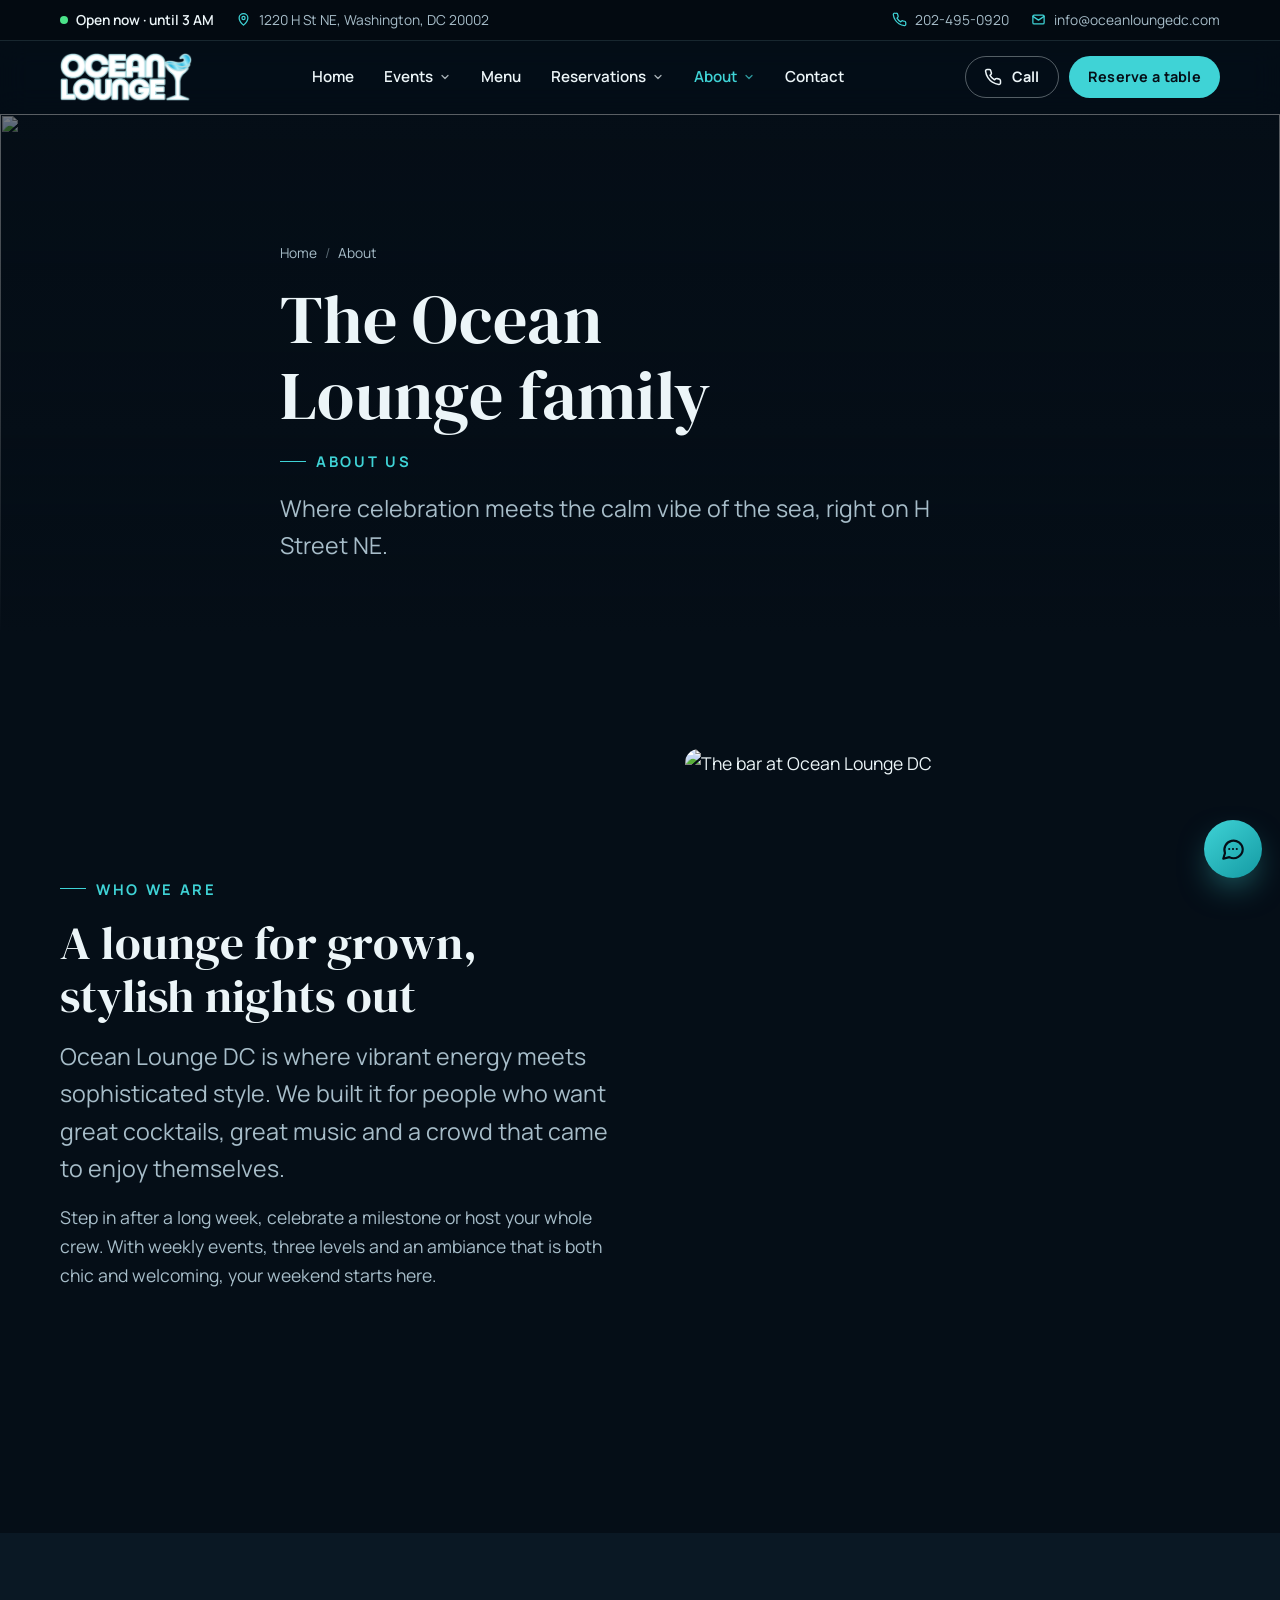
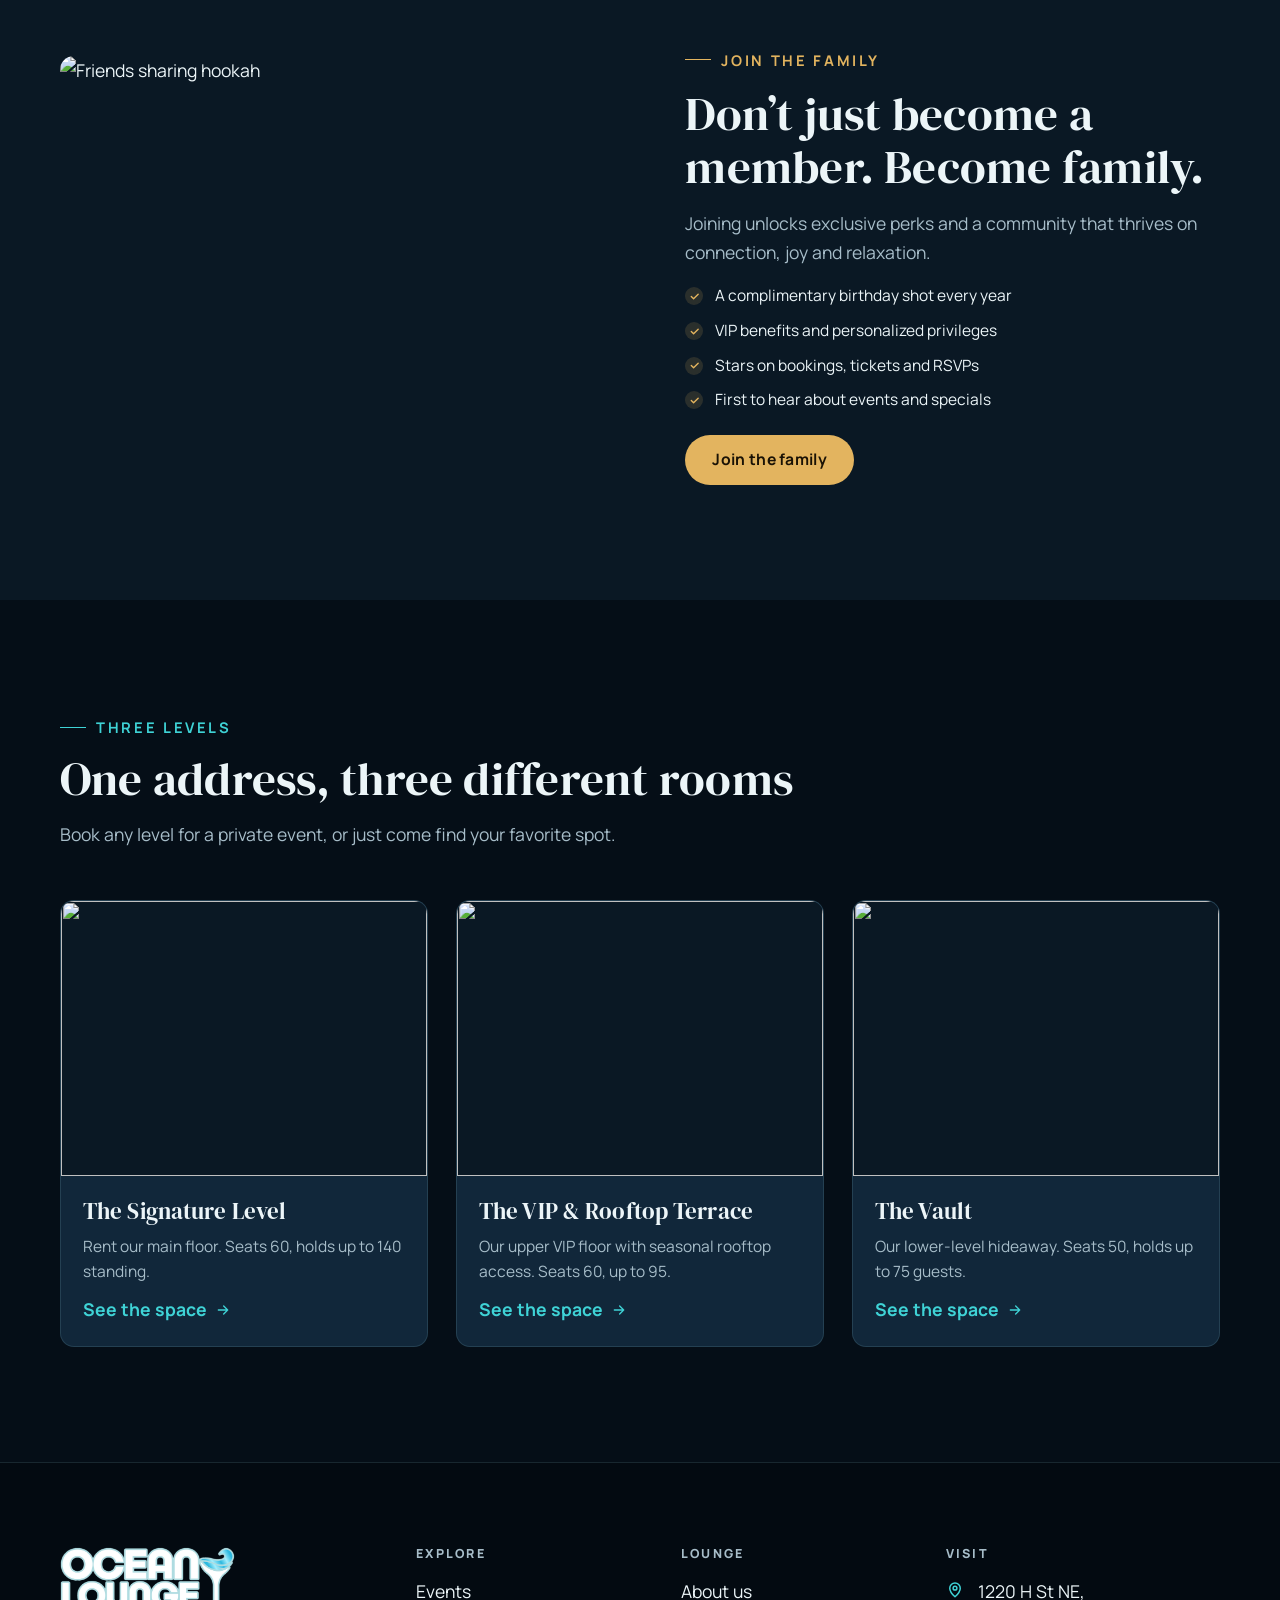
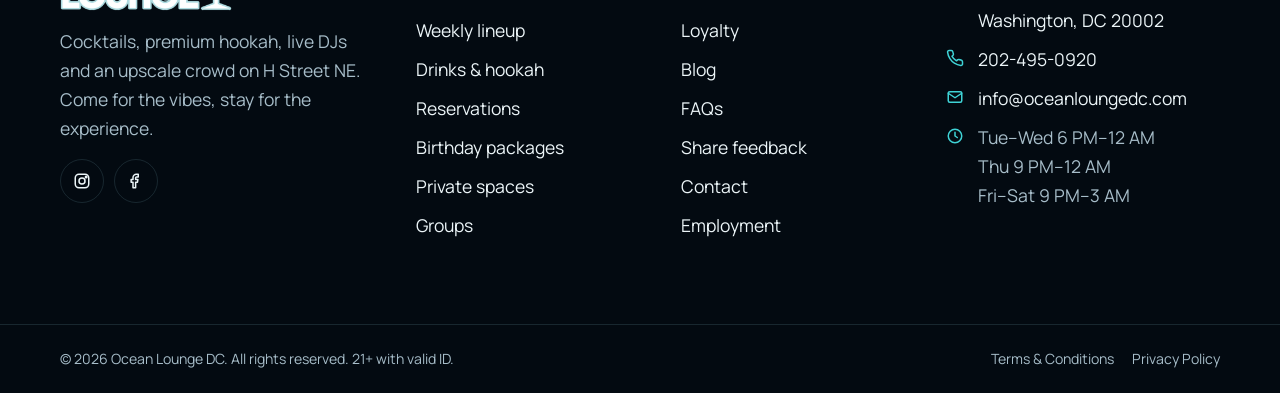
==== commit 2f72720b: "new changes" ====
--- a/about.html
+++ b/about.html
@@ -14,7 +14,9 @@
 <link rel="preconnect" href="https://static.wixstatic.com">
 <link rel="stylesheet" href="https://fonts.googleapis.com/css2?family=DM+Serif+Display:ital@0;1&family=Manrope:wght@400;500;600;700;800&display=swap">
 <link rel="stylesheet" href="assets/css/style.css">
-<link rel="icon" href="data:image/svg+xml,%3Csvg xmlns='http://www.w3.org/2000/svg' viewBox='0 0 48 48'%3E%3Ccircle cx='24' cy='24' r='23' fill='%23050e17'/%3E%3Cpath d='M9 27c3.5 0 3.5-3 7-3s3.5 3 7 3 3.5-3 7-3 3.5 3 7 3' stroke='%233fd3d6' stroke-width='3' fill='none' stroke-linecap='round'/%3E%3Cpath d='M11 33c3 0 3-2.4 6.3-2.4s3.2 2.4 6.5 2.4 3.3-2.4 6.6-2.4 3.4 2.4 6.6 2.4' stroke='%23e3b45f' stroke-width='3' fill='none' stroke-linecap='round'/%3E%3C/svg%3E">
+<link rel="icon" type="image/png" sizes="32x32" href="assets/img/favicon-32.png">
+<link rel="icon" type="image/png" sizes="192x192" href="assets/img/favicon-192.png">
+<link rel="apple-touch-icon" href="assets/img/favicon-180.png">
 <script>document.documentElement.classList.add("js");</script>
 </head>
 <body>
@@ -34,7 +36,7 @@
 </div>
 <header class="site-header">
   <div class="wrap">
-    <a class="brand" href="index.html" aria-label="Ocean Lounge DC home"><svg class="brand__mark" viewBox="0 0 48 48" fill="none" aria-hidden="true"><circle cx="24" cy="24" r="22.5" stroke="currentColor" stroke-width="1.5"/><path d="M9 27c3.5 0 3.5-3 7-3s3.5 3 7 3 3.5-3 7-3 3.5 3 7 3 2.6-1.4 3.4-2.2" stroke="currentColor" stroke-width="2" stroke-linecap="round"/><path d="M11 33c3 0 3-2.4 6.3-2.4s3.2 2.4 6.5 2.4 3.3-2.4 6.6-2.4 3.4 2.4 6.6 2.4" stroke="#e3b45f" stroke-width="2" stroke-linecap="round"/><path d="M24 9c-3 3.6-4.5 7-4.5 10.2" stroke="currentColor" stroke-width="1.5" stroke-linecap="round"/><circle cx="24" cy="12" r="1.6" fill="currentColor"/></svg><span class="brand__text"><span class="brand__name">Ocean Lounge</span><span class="brand__sub">H Street · DC</span></span></a>
+    <a class="brand" href="index.html" aria-label="Ocean Lounge DC home"><img class="brand__logo" src="assets/img/logo.png" alt="Ocean Lounge DC" width="600" height="219"></a>
     <nav class="nav" aria-label="Main"><ul><li class="nav__item"><a class="nav__link" href="index.html">Home</a></li><li class="nav__item"><button class="nav__link" type="button" aria-haspopup="true">Events<svg viewBox="0 0 24 24" fill="none" stroke="currentColor" stroke-width="2.5" stroke-linecap="round" stroke-linejoin="round" aria-hidden="true"><path d="M6 9l6 6 6-6"/></svg></button><ul class="dropdown"><li><a href="events.html"><strong>Upcoming events</strong><span>Special nights and RSVPs</span></a></li><li><a href="daily-events.html"><strong>Weekly lineup</strong><span>Karaoke, DJs and NFL Sundays</span></a></li></ul></li><li class="nav__item"><a class="nav__link" href="menu.html">Menu</a></li><li class="nav__item"><button class="nav__link" type="button" aria-haspopup="true">Reservations<svg viewBox="0 0 24 24" fill="none" stroke="currentColor" stroke-width="2.5" stroke-linecap="round" stroke-linejoin="round" aria-hidden="true"><path d="M6 9l6 6 6-6"/></svg></button><ul class="dropdown"><li><a href="reservations.html"><strong>All packages</strong><span>Sections, VIP and birthdays</span></a></li><li><a href="birthday-package.html"><strong>Birthday packages</strong><span>Celebrate in style</span></a></li><li><a href="experiences.html"><strong>Private spaces</strong><span>Rent a whole floor</span></a></li><li><a href="groups.html"><strong>Groups</strong><span>Plan a night for your crew</span></a></li></ul></li><li class="nav__item is-active"><button class="nav__link" type="button" aria-haspopup="true">About<svg viewBox="0 0 24 24" fill="none" stroke="currentColor" stroke-width="2.5" stroke-linecap="round" stroke-linejoin="round" aria-hidden="true"><path d="M6 9l6 6 6-6"/></svg></button><ul class="dropdown"><li><a href="about.html" aria-current="page"><strong>About us</strong><span>The Ocean Lounge family</span></a></li><li><a href="loyalty.html"><strong>Loyalty</strong><span>Earn stars, get rewards</span></a></li><li><a href="blog.html"><strong>Blog</strong><span>News and weekend guides</span></a></li><li><a href="faqs.html"><strong>FAQs</strong><span>Hours, dress code, parking</span></a></li><li><a href="survey.html"><strong>Share feedback</strong><span>Tell us how we did</span></a></li></ul></li><li class="nav__item"><a class="nav__link" href="contact.html">Contact</a></li></ul></nav>
     <div class="header-cta">
       <a class="btn btn--ghost btn--sm" href="tel:+12024950920"><svg viewBox="0 0 24 24" fill="none" stroke="currentColor" stroke-width="2" stroke-linecap="round" stroke-linejoin="round" aria-hidden="true"><path d="M22 16.9v3a2 2 0 0 1-2.2 2 19.8 19.8 0 0 1-8.6-3.1 19.5 19.5 0 0 1-6-6A19.8 19.8 0 0 1 2.1 4.2 2 2 0 0 1 4.1 2h3a2 2 0 0 1 2 1.7c.1.9.4 1.8.7 2.7a2 2 0 0 1-.5 2.1L8 9.8a16 16 0 0 0 6 6l1.3-1.3a2 2 0 0 1 2.1-.4c.9.3 1.8.6 2.7.7a2 2 0 0 1 1.7 2z"/></svg>Call</a>
@@ -45,7 +47,7 @@
 </header>
 <div class="drawer" id="drawer" aria-hidden="true">
   <div class="drawer__panel" role="dialog" aria-label="Menu">
-    <div class="drawer__top"><a class="brand" href="index.html"><svg class="brand__mark" viewBox="0 0 48 48" fill="none" aria-hidden="true"><circle cx="24" cy="24" r="22.5" stroke="currentColor" stroke-width="1.5"/><path d="M9 27c3.5 0 3.5-3 7-3s3.5 3 7 3 3.5-3 7-3 3.5 3 7 3 2.6-1.4 3.4-2.2" stroke="currentColor" stroke-width="2" stroke-linecap="round"/><path d="M11 33c3 0 3-2.4 6.3-2.4s3.2 2.4 6.5 2.4 3.3-2.4 6.6-2.4 3.4 2.4 6.6 2.4" stroke="#e3b45f" stroke-width="2" stroke-linecap="round"/><path d="M24 9c-3 3.6-4.5 7-4.5 10.2" stroke="currentColor" stroke-width="1.5" stroke-linecap="round"/><circle cx="24" cy="12" r="1.6" fill="currentColor"/></svg><span class="brand__text"><span class="brand__name">Ocean Lounge</span><span class="brand__sub">H Street · DC</span></span></a><button class="drawer__close" type="button" aria-label="Close menu">×</button></div>
+    <div class="drawer__top"><a class="brand" href="index.html"><img class="brand__logo" src="assets/img/logo.png" alt="Ocean Lounge DC" width="600" height="219"></a><button class="drawer__close" type="button" aria-label="Close menu">×</button></div>
     <nav aria-label="Mobile"><ul><li class="drawer__group"><a href="index.html">Home</a></li><li class="drawer__group"><button type="button" aria-expanded="false">Events<svg viewBox="0 0 24 24" fill="none" stroke="currentColor" stroke-width="2.5" stroke-linecap="round" stroke-linejoin="round" aria-hidden="true"><path d="M6 9l6 6 6-6"/></svg></button><div class="drawer__sub"><ul><li><a href="events.html">Upcoming events</a></li><li><a href="daily-events.html">Weekly lineup</a></li></ul></div></li><li class="drawer__group"><a href="menu.html">Menu</a></li><li class="drawer__group"><button type="button" aria-expanded="false">Reservations<svg viewBox="0 0 24 24" fill="none" stroke="currentColor" stroke-width="2.5" stroke-linecap="round" stroke-linejoin="round" aria-hidden="true"><path d="M6 9l6 6 6-6"/></svg></button><div class="drawer__sub"><ul><li><a href="reservations.html">All packages</a></li><li><a href="birthday-package.html">Birthday packages</a></li><li><a href="experiences.html">Private spaces</a></li><li><a href="groups.html">Groups</a></li></ul></div></li><li class="drawer__group is-open"><button type="button" aria-expanded="true">About<svg viewBox="0 0 24 24" fill="none" stroke="currentColor" stroke-width="2.5" stroke-linecap="round" stroke-linejoin="round" aria-hidden="true"><path d="M6 9l6 6 6-6"/></svg></button><div class="drawer__sub"><ul><li><a href="about.html" aria-current="page">About us</a></li><li><a href="loyalty.html">Loyalty</a></li><li><a href="blog.html">Blog</a></li><li><a href="faqs.html">FAQs</a></li><li><a href="survey.html">Share feedback</a></li></ul></div></li><li class="drawer__group"><a href="contact.html">Contact</a></li></ul></nav>
     <div class="drawer__foot">
       <a class="btn btn--block" href="reservations.html">Reserve a table</a>
@@ -99,7 +101,7 @@
 <footer class="site-footer">
   <div class="wrap footer-grid">
     <div class="footer-about">
-      <a class="brand" href="index.html"><svg class="brand__mark" viewBox="0 0 48 48" fill="none" aria-hidden="true"><circle cx="24" cy="24" r="22.5" stroke="currentColor" stroke-width="1.5"/><path d="M9 27c3.5 0 3.5-3 7-3s3.5 3 7 3 3.5-3 7-3 3.5 3 7 3 2.6-1.4 3.4-2.2" stroke="currentColor" stroke-width="2" stroke-linecap="round"/><path d="M11 33c3 0 3-2.4 6.3-2.4s3.2 2.4 6.5 2.4 3.3-2.4 6.6-2.4 3.4 2.4 6.6 2.4" stroke="#e3b45f" stroke-width="2" stroke-linecap="round"/><path d="M24 9c-3 3.6-4.5 7-4.5 10.2" stroke="currentColor" stroke-width="1.5" stroke-linecap="round"/><circle cx="24" cy="12" r="1.6" fill="currentColor"/></svg><span class="brand__text"><span class="brand__name">Ocean Lounge</span><span class="brand__sub">H Street · DC</span></span></a>
+      <a class="brand" href="index.html"><img class="brand__logo" src="assets/img/logo.png" alt="Ocean Lounge DC" width="600" height="219"></a>
       <p>Cocktails, premium hookah, live DJs and an upscale crowd on H Street NE. Come for the vibes, stay for the experience.</p>
       <div class="socials"><a href="https://www.instagram.com/theoceanloungedc/" target="_blank" rel="noopener" aria-label="Instagram"><svg viewBox="0 0 24 24" fill="none" stroke="currentColor" stroke-width="2" stroke-linecap="round" stroke-linejoin="round" aria-hidden="true"><rect x="3" y="3" width="18" height="18" rx="5"/><circle cx="12" cy="12" r="4"/><circle cx="17.5" cy="6.5" r="1" fill="currentColor"/></svg></a><a href="https://www.facebook.com/OceanLoungDC" target="_blank" rel="noopener" aria-label="Facebook"><svg viewBox="0 0 24 24" fill="none" stroke="currentColor" stroke-width="2" stroke-linecap="round" stroke-linejoin="round" aria-hidden="true"><path d="M15 3h-2.5A4.5 4.5 0 0 0 8 7.5V10H5.5v3.5H8V21h3.5v-7.5H14l.5-3.5h-3V7.8c0-.8.5-1.3 1.3-1.3H15z"/></svg></a></div>
     </div>
@@ -148,5 +150,6 @@
 <div class="actionbar"><a class="btn btn--ghost" href="tel:+12024950920"><svg viewBox="0 0 24 24" fill="none" stroke="currentColor" stroke-width="2" stroke-linecap="round" stroke-linejoin="round" aria-hidden="true"><path d="M22 16.9v3a2 2 0 0 1-2.2 2 19.8 19.8 0 0 1-8.6-3.1 19.5 19.5 0 0 1-6-6A19.8 19.8 0 0 1 2.1 4.2 2 2 0 0 1 4.1 2h3a2 2 0 0 1 2 1.7c.1.9.4 1.8.7 2.7a2 2 0 0 1-.5 2.1L8 9.8a16 16 0 0 0 6 6l1.3-1.3a2 2 0 0 1 2.1-.4c.9.3 1.8.6 2.7.7a2 2 0 0 1 1.7 2z"/></svg>Call</a><a class="btn" href="reservations.html">Reserve</a></div>
 <div class="page-fade" aria-hidden="true"></div>
 <script src="assets/js/main.js"></script>
+<script src="assets/js/chat.js"></script>
 </body>
 </html>
--- a/assets/css/style.css
+++ b/assets/css/style.css
@@ -166,10 +166,9 @@
 .site-header.is-scrolled { border-color: var(--line); background: rgba(5, 14, 23, .92); }
 .site-header .wrap { display: flex; align-items: center; justify-content: space-between; gap: 20px; height: var(--header-h); }
 .brand { display: inline-flex; align-items: center; gap: 12px; text-decoration: none; flex: none; }
-.brand__mark { width: 42px; height: 42px; color: var(--aqua); }
-.brand__text { display: grid; line-height: 1; }
-.brand__name { font-family: var(--f-display); font-size: 1.32rem; letter-spacing: 0.04em; }
-.brand__sub { font-size: 0.66rem; letter-spacing: 0.34em; text-transform: uppercase; color: var(--gold); margin-top: 5px; font-weight: 700; }
+.brand__logo { display: block; height: 48px; width: auto; max-width: none; }
+.drawer__top .brand__logo { height: 40px; }
+.site-footer .brand__logo { height: 64px; }
 
 .nav { display: flex; align-items: center; gap: 4px; }
 .nav > ul { list-style: none; display: flex; gap: 2px; margin: 0; padding: 0; }
@@ -225,7 +224,7 @@
   .nav, .header-cta .btn--ghost { display: none; }
   .burger { display: inline-flex; }
 }
-@media (max-width: 480px) { .header-cta .btn { display: none; } .brand__name { font-size: 1.15rem; } }
+@media (max-width: 480px) { .header-cta .btn { display: none; } .site-header .brand__logo { height: 40px; } }
 
 /* Mobile drawer */
 .drawer {
@@ -734,3 +733,74 @@
   *, *::before, *::after { animation-duration: .001ms !important; animation-iteration-count: 1 !important; transition-duration: .001ms !important; scroll-behavior: auto !important; }
   .js .reveal { opacity: 1; transform: none; }
 }
+
+/* ---------- Chat assistant ---------- */
+.chat { --chat-gap: max(18px, env(safe-area-inset-right, 0px)); --chat-bottom: calc(22px + env(safe-area-inset-bottom, 0px)); }
+.chat__fab {
+  position: fixed; right: var(--chat-gap); bottom: var(--chat-bottom); z-index: 55;
+  width: 58px; height: 58px; border-radius: 50%; border: 0; cursor: pointer;
+  display: grid; place-items: center; color: var(--ink);
+  background: linear-gradient(140deg, var(--aqua), var(--aqua-deep));
+  box-shadow: 0 14px 34px -10px rgba(63,211,214,.6), 0 0 0 0 rgba(63,211,214,.45);
+  animation: chatPing 2.8s 1.5s 3;
+  transition: transform .3s var(--ease);
+}
+.chat__fab:hover { transform: scale(1.06); }
+.chat__fab svg { width: 26px; height: 26px; grid-area: 1 / 1; transition: opacity .25s, transform .3s var(--ease); }
+.chat__fab-close { display: contents; }
+.chat__fab-close svg { opacity: 0; transform: rotate(-90deg); }
+.chat.is-open .chat__fab > svg { opacity: 0; transform: rotate(90deg); }
+.chat.is-open .chat__fab-close svg { opacity: 1; transform: none; }
+@keyframes chatPing { 70% { box-shadow: 0 14px 34px -10px rgba(63,211,214,.6), 0 0 0 16px rgba(63,211,214,0); } 100% { box-shadow: 0 14px 34px -10px rgba(63,211,214,.6), 0 0 0 0 rgba(63,211,214,0); } }
+
+.chat__panel {
+  position: fixed; right: var(--chat-gap); bottom: calc(var(--chat-bottom) + 72px); z-index: 55;
+  width: min(380px, calc(100vw - 32px)); height: min(580px, calc(100vh - 140px)); height: min(580px, calc(100dvh - 140px));
+  display: flex; flex-direction: column; overflow: hidden;
+  background: var(--deep); border: 1px solid var(--line); border-radius: 18px;
+  box-shadow: 0 30px 80px -20px rgba(0,0,0,.7);
+  transform-origin: bottom right; animation: chatIn .35s var(--ease);
+}
+@keyframes chatIn { from { opacity: 0; transform: translateY(12px) scale(.96); } }
+.chat__head { display: flex; align-items: center; gap: 12px; padding: 14px 14px 14px 16px; background: radial-gradient(120% 140% at 0% 0%, rgba(63,211,214,.16), transparent 60%), var(--tide); border-bottom: 1px solid var(--line); }
+.chat__head img { width: 40px; height: 40px; border-radius: 12px; flex: none; }
+.chat__head div { display: grid; gap: 2px; flex: 1; min-width: 0; }
+.chat__head strong { font-size: .98rem; }
+.chat__head span { display: inline-flex; align-items: center; gap: 6px; font-size: .78rem; color: var(--mist); }
+.chat__head i { width: 7px; height: 7px; border-radius: 50%; background: #4be38a; }
+.chat__x { width: 36px; height: 36px; border-radius: 50%; border: 0; background: transparent; color: var(--mist); cursor: pointer; display: grid; place-items: center; }
+.chat__x:hover { background: rgba(255,255,255,.06); color: var(--foam); }
+.chat__x svg { width: 20px; height: 20px; }
+
+.chat__log { flex: 1; overflow-y: auto; padding: 16px; display: flex; flex-direction: column; gap: 10px; overscroll-behavior: contain; }
+.chat__msg { max-width: 86%; padding: 10px 14px; border-radius: 16px; font-size: .93rem; line-height: 1.5; animation: rise .3s var(--ease); overflow-wrap: anywhere; }
+.chat__msg--bot { align-self: flex-start; background: var(--tide); border: 1px solid var(--line); border-bottom-left-radius: 4px; color: var(--foam); }
+.chat__msg--bot a { color: var(--aqua); }
+.chat__msg--user { align-self: flex-end; background: var(--aqua); color: var(--ink); font-weight: 600; border-bottom-right-radius: 4px; }
+.chat__typing { display: inline-flex; gap: 4px; padding: 4px 0; }
+.chat__typing i { width: 7px; height: 7px; border-radius: 50%; background: var(--mist); animation: chatDot 1s infinite; }
+.chat__typing i:nth-child(2) { animation-delay: .15s; }
+.chat__typing i:nth-child(3) { animation-delay: .3s; }
+@keyframes chatDot { 0%, 60%, 100% { opacity: .3; transform: none; } 30% { opacity: 1; transform: translateY(-3px); } }
+
+.chat__chips { display: flex; gap: 8px; overflow-x: auto; padding: 0 16px 12px; scrollbar-width: none; }
+.chat__chips::-webkit-scrollbar { display: none; }
+.chat__chips button { flex: none; padding: 7px 13px; border-radius: 999px; border: 1px solid rgba(63,211,214,.4); background: transparent; color: var(--aqua); font: inherit; font-size: .82rem; font-weight: 600; cursor: pointer; white-space: nowrap; }
+.chat__chips button:hover { background: rgba(63,211,214,.12); }
+.chat__form { display: flex; gap: 8px; padding: 12px 12px 8px; border-top: 1px solid var(--line); }
+.chat__form input { flex: 1; min-width: 0; height: 44px; padding: 0 14px; border-radius: 999px; border: 1px solid var(--line); background: var(--ink); color: var(--foam); font: inherit; font-size: 16px; }
+.chat__form input:focus { outline: none; border-color: var(--aqua); }
+.chat__form button { width: 44px; height: 44px; flex: none; border-radius: 50%; border: 0; background: var(--aqua); color: var(--ink); display: grid; place-items: center; cursor: pointer; }
+.chat__form button svg { width: 18px; height: 18px; }
+.chat__note { margin: 0; padding: 0 16px 12px; font-size: .72rem; color: var(--mist); text-align: center; }
+.chat__note a { color: inherit; }
+
+/* keep back-to-top above the chat button */
+.to-top { bottom: calc(94px + env(safe-area-inset-bottom, 0px)); }
+
+@media (max-width: 720px) {
+  .chat { --chat-bottom: calc(82px + env(safe-area-inset-bottom, 0px)); }
+  .chat__fab { width: 54px; height: 54px; }
+  .to-top { bottom: calc(150px + env(safe-area-inset-bottom, 0px)); }
+  .chat__panel { left: 12px; right: 12px; width: auto; bottom: calc(var(--chat-bottom) + 66px); height: calc(100dvh - var(--chat-bottom) - 66px - 20px - env(safe-area-inset-top, 0px)); }
+}
